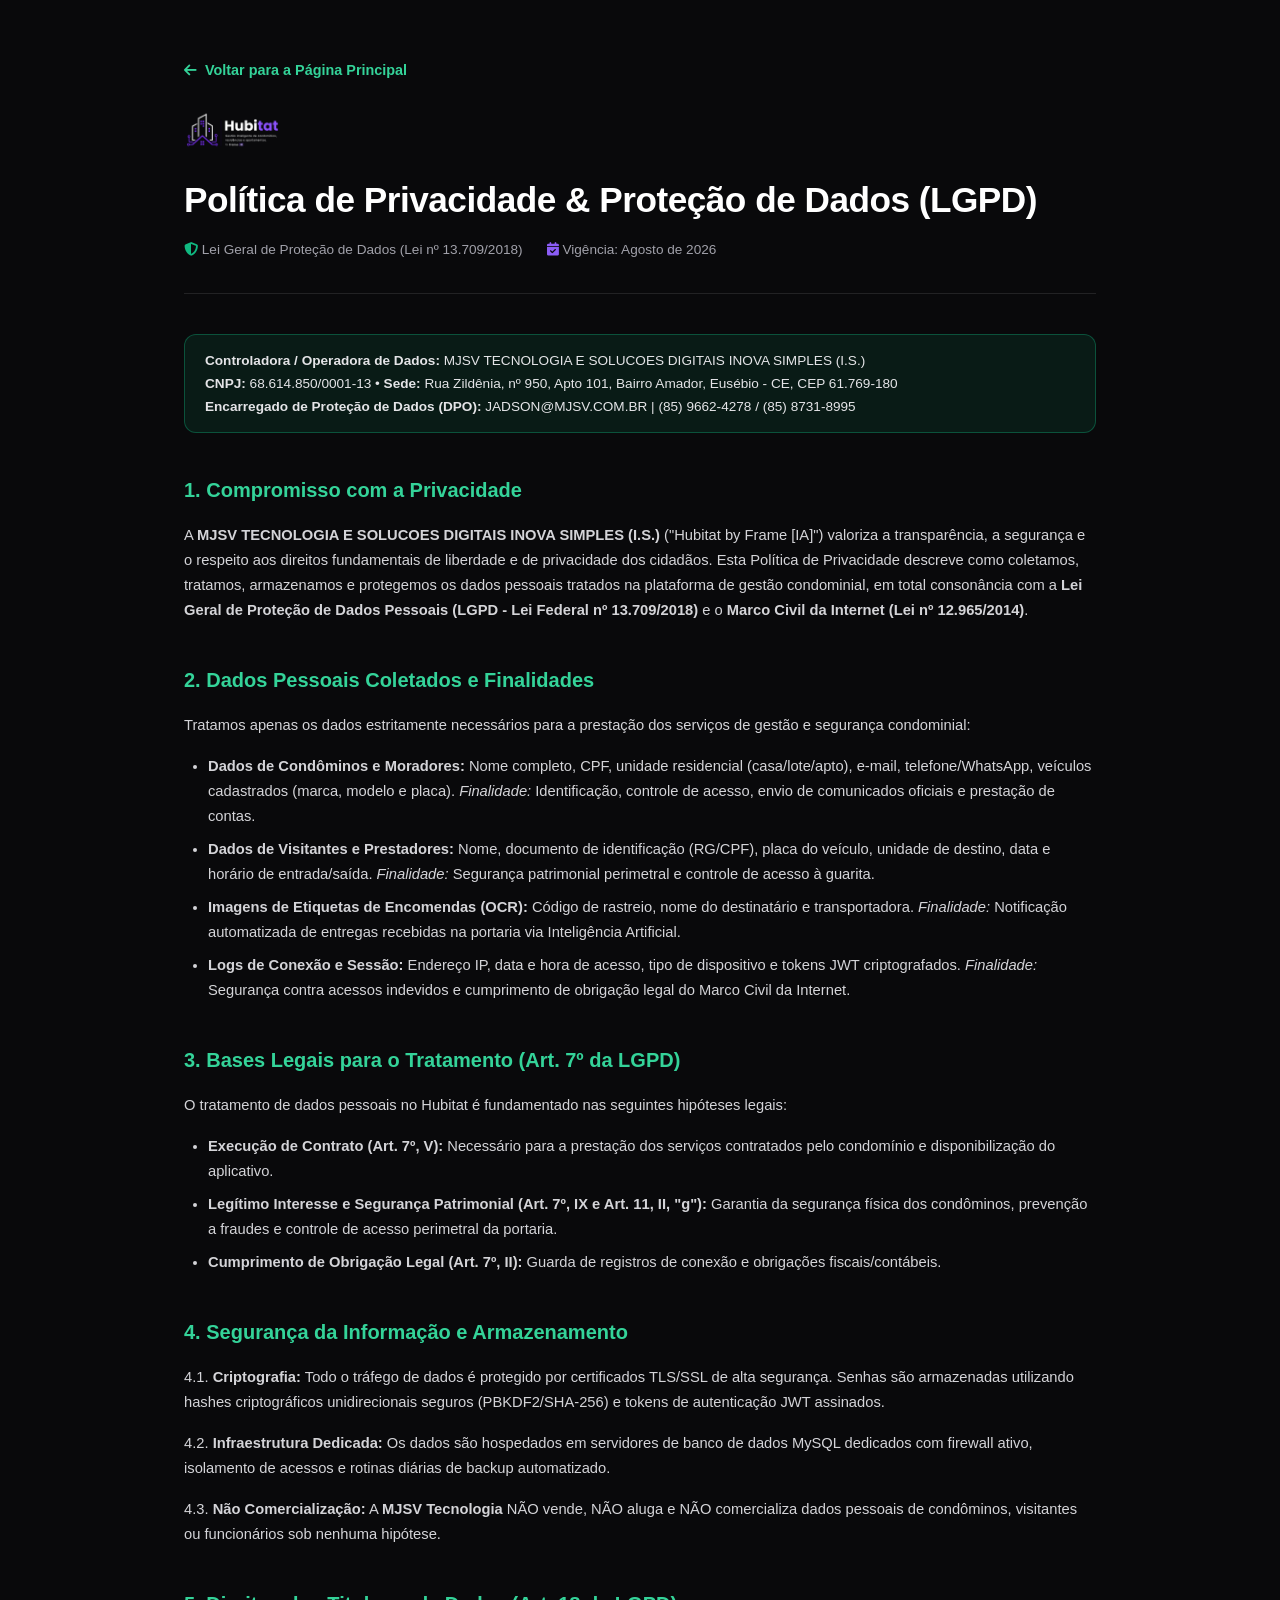
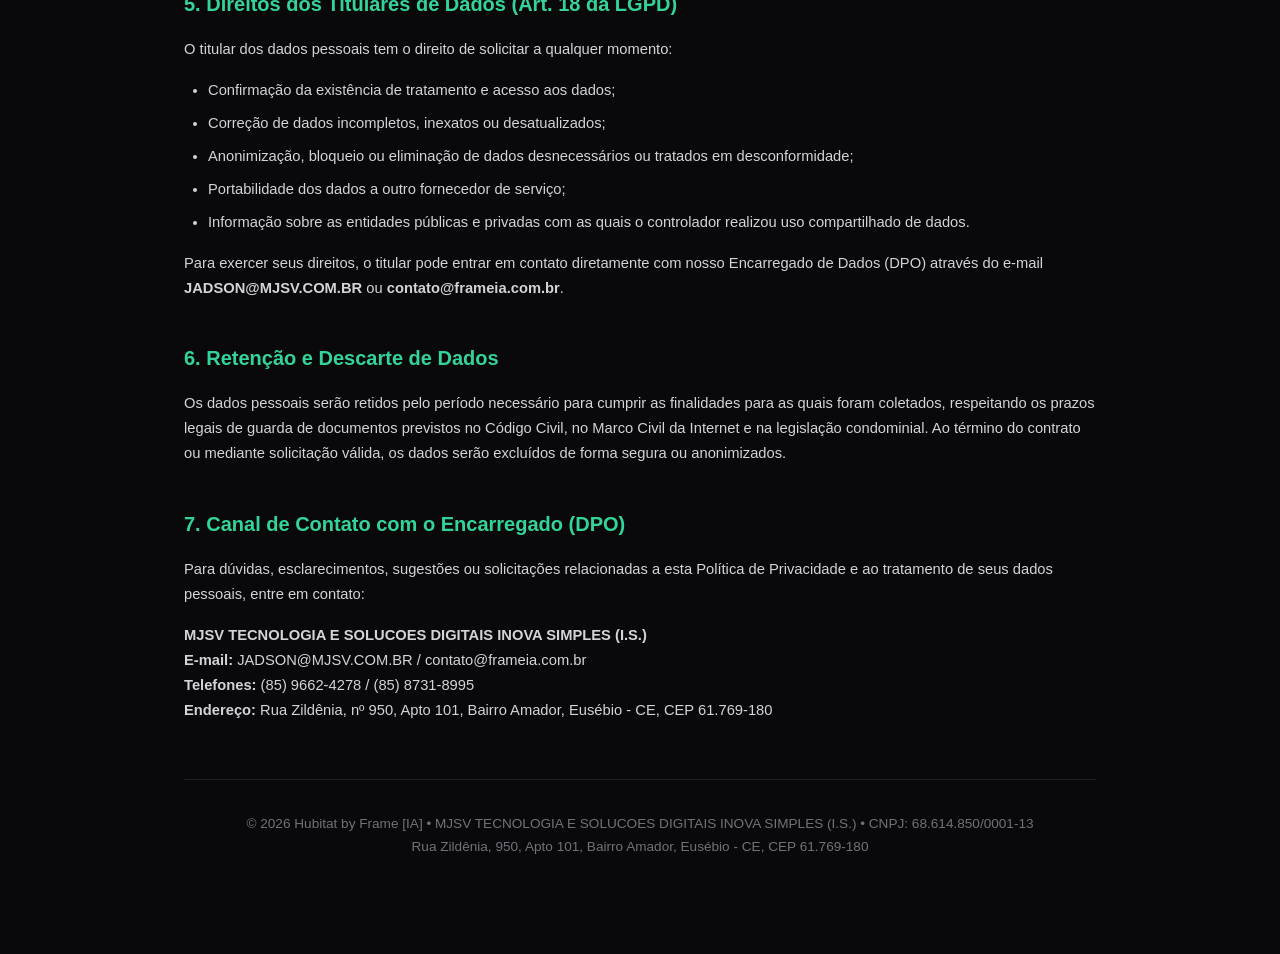
==== static/privacidade.html @ 6c0d7dea "feat: termos de uso, politica de privacidade LGPD, planos anuais com 20% OFF e sanitizacao de secret" ====
<!DOCTYPE html>
<html lang="pt-BR">
<head>
    <meta charset="UTF-8">
    <meta name="viewport" content="width=device-width, initial-scale=1.0">
    <title>Política de Privacidade & LGPD • Hubitat by Frame [IA]</title>
    <link rel="icon" type="image/png" href="favicon.png">
    <!-- Google Fonts -->
    <link rel="preconnect" href="https://fonts.googleapis.com">
    <link rel="preconnect" href="https://fonts.gstatic.com" crossorigin>
    <link href="https://fonts.googleapis.com/css2?family=Plus+Jakarta+Sans:wght@300;400;500;600;700;800&family=Space+Grotesk:wght@500;700&display=swap" rel="stylesheet">
    <!-- Font Awesome -->
    <link rel="stylesheet" href="https://cdnjs.cloudflare.com/ajax/libs/font-awesome/6.4.0/css/all.min.css">
    <link rel="stylesheet" href="styles.css">
    <style>
        .legal-page-wrapper {
            max-width: 960px;
            margin: 0 auto;
            padding: 3.5rem 1.5rem 6rem 1.5rem;
            color: #d4d4d8;
            font-family: var(--font-body);
            line-height: 1.7;
        }
        .legal-header {
            margin-bottom: 2.5rem;
            padding-bottom: 2rem;
            border-bottom: 1px solid rgba(255, 255, 255, 0.1);
        }
        .legal-header h1 {
            font-family: var(--font-heading);
            font-size: 2.2rem;
            color: #fff;
            margin-bottom: 0.5rem;
            letter-spacing: -0.5px;
        }
        .legal-meta {
            font-size: 0.85rem;
            color: #a1a1aa;
            display: flex;
            gap: 1.5rem;
            flex-wrap: wrap;
        }
        .legal-badge-company {
            background: rgba(16, 185, 129, 0.1);
            border: 1px solid rgba(16, 185, 129, 0.35);
            padding: 0.85rem 1.25rem;
            border-radius: 12px;
            margin-bottom: 2.5rem;
            font-size: 0.85rem;
            color: #e4e4e7;
        }
        .legal-section {
            margin-bottom: 2.5rem;
        }
        .legal-section h2 {
            font-size: 1.25rem;
            color: #34d399;
            margin-bottom: 1rem;
            font-family: var(--font-heading);
            display: flex;
            align-items: center;
            gap: 0.5rem;
        }
        .legal-section p, .legal-section ul {
            margin-bottom: 1rem;
            font-size: 0.92rem;
        }
        .legal-section ul {
            padding-left: 1.5rem;
        }
        .legal-section li {
            margin-bottom: 0.5rem;
        }
        .back-nav {
            display: inline-flex;
            align-items: center;
            gap: 0.5rem;
            color: #34d399;
            text-decoration: none;
            font-weight: 600;
            font-size: 0.9rem;
            margin-bottom: 1.5rem;
            transition: var(--transition);
        }
        .back-nav:hover {
            color: #fff;
            transform: translateX(-4px);
        }
    </style>
</head>
<body style="background: #09090b; color: #fff; min-height: 100vh;">

    <div class="legal-page-wrapper">
        <a href="/" class="back-nav"><i class="fa-solid fa-arrow-left"></i> Voltar para a Página Principal</a>

        <div class="legal-header">
            <div style="display: flex; align-items: center; gap: 1rem; margin-bottom: 1rem;">
                <img src="logo.png" alt="Hubitat Logo" style="height: 48px; width: auto;">
            </div>
            <h1>Política de Privacidade & Proteção de Dados (LGPD)</h1>
            <div class="legal-meta">
                <span><i class="fa-solid fa-shield-halved color-emerald"></i> Lei Geral de Proteção de Dados (Lei nº 13.709/2018)</span>
                <span><i class="fa-solid fa-calendar-check color-primary"></i> Vigência: Agosto de 2026</span>
            </div>
        </div>

        <div class="legal-badge-company">
            <strong>Controladora / Operadora de Dados:</strong> MJSV TECNOLOGIA E SOLUCOES DIGITAIS INOVA SIMPLES (I.S.)<br>
            <strong>CNPJ:</strong> 68.614.850/0001-13 • <strong>Sede:</strong> Rua Zildênia, nº 950, Apto 101, Bairro Amador, Eusébio - CE, CEP 61.769-180<br>
            <strong>Encarregado de Proteção de Dados (DPO):</strong> JADSON@MJSV.COM.BR | (85) 9662-4278 / (85) 8731-8995
        </div>

        <div class="legal-section">
            <h2>1. Compromisso com a Privacidade</h2>
            <p>
                A <strong>MJSV TECNOLOGIA E SOLUCOES DIGITAIS INOVA SIMPLES (I.S.)</strong> ("Hubitat by Frame [IA]") valoriza a transparência, a segurança e o respeito aos direitos fundamentais de liberdade e de privacidade dos cidadãos. Esta Política de Privacidade descreve como coletamos, tratamos, armazenamos e protegemos os dados pessoais tratados na plataforma de gestão condominial, em total consonância com a <strong>Lei Geral de Proteção de Dados Pessoais (LGPD - Lei Federal nº 13.709/2018)</strong> e o <strong>Marco Civil da Internet (Lei nº 12.965/2014)</strong>.
            </p>
        </div>

        <div class="legal-section">
            <h2>2. Dados Pessoais Coletados e Finalidades</h2>
            <p>
                Tratamos apenas os dados estritamente necessários para a prestação dos serviços de gestão e segurança condominial:
            </p>
            <ul>
                <li><strong>Dados de Condôminos e Moradores:</strong> Nome completo, CPF, unidade residencial (casa/lote/apto), e-mail, telefone/WhatsApp, veículos cadastrados (marca, modelo e placa). <em>Finalidade:</em> Identificação, controle de acesso, envio de comunicados oficiais e prestação de contas.</li>
                <li><strong>Dados de Visitantes e Prestadores:</strong> Nome, documento de identificação (RG/CPF), placa do veículo, unidade de destino, data e horário de entrada/saída. <em>Finalidade:</em> Segurança patrimonial perimetral e controle de acesso à guarita.</li>
                <li><strong>Imagens de Etiquetas de Encomendas (OCR):</strong> Código de rastreio, nome do destinatário e transportadora. <em>Finalidade:</em> Notificação automatizada de entregas recebidas na portaria via Inteligência Artificial.</li>
                <li><strong>Logs de Conexão e Sessão:</strong> Endereço IP, data e hora de acesso, tipo de dispositivo e tokens JWT criptografados. <em>Finalidade:</em> Segurança contra acessos indevidos e cumprimento de obrigação legal do Marco Civil da Internet.</li>
            </ul>
        </div>

        <div class="legal-section">
            <h2>3. Bases Legais para o Tratamento (Art. 7º da LGPD)</h2>
            <p>
                O tratamento de dados pessoais no Hubitat é fundamentado nas seguintes hipóteses legais:
            </p>
            <ul>
                <li><strong>Execução de Contrato (Art. 7º, V):</strong> Necessário para a prestação dos serviços contratados pelo condomínio e disponibilização do aplicativo.</li>
                <li><strong>Legítimo Interesse e Segurança Patrimonial (Art. 7º, IX e Art. 11, II, "g"):</strong> Garantia da segurança física dos condôminos, prevenção a fraudes e controle de acesso perimetral da portaria.</li>
                <li><strong>Cumprimento de Obrigação Legal (Art. 7º, II):</strong> Guarda de registros de conexão e obrigações fiscais/contábeis.</li>
            </ul>
        </div>

        <div class="legal-section">
            <h2>4. Segurança da Informação e Armazenamento</h2>
            <p>
                4.1. <strong>Criptografia:</strong> Todo o tráfego de dados é protegido por certificados TLS/SSL de alta segurança. Senhas são armazenadas utilizando hashes criptográficos unidirecionais seguros (PBKDF2/SHA-256) e tokens de autenticação JWT assinados.
            </p>
            <p>
                4.2. <strong>Infraestrutura Dedicada:</strong> Os dados são hospedados em servidores de banco de dados MySQL dedicados com firewall ativo, isolamento de acessos e rotinas diárias de backup automatizado.
            </p>
            <p>
                4.3. <strong>Não Comercialização:</strong> A <strong>MJSV Tecnologia</strong> NÃO vende, NÃO aluga e NÃO comercializa dados pessoais de condôminos, visitantes ou funcionários sob nenhuma hipótese.
            </p>
        </div>

        <div class="legal-section">
            <h2>5. Direitos dos Titulares de Dados (Art. 18 da LGPD)</h2>
            <p>
                O titular dos dados pessoais tem o direito de solicitar a qualquer momento:
            </p>
            <ul>
                <li>Confirmação da existência de tratamento e acesso aos dados;</li>
                <li>Correção de dados incompletos, inexatos ou desatualizados;</li>
                <li>Anonimização, bloqueio ou eliminação de dados desnecessários ou tratados em desconformidade;</li>
                <li>Portabilidade dos dados a outro fornecedor de serviço;</li>
                <li>Informação sobre as entidades públicas e privadas com as quais o controlador realizou uso compartilhado de dados.</li>
            </ul>
            <p>
                Para exercer seus direitos, o titular pode entrar em contato diretamente com nosso Encarregado de Dados (DPO) através do e-mail <strong>JADSON@MJSV.COM.BR</strong> ou <strong>contato@frameia.com.br</strong>.
            </p>
        </div>

        <div class="legal-section">
            <h2>6. Retenção e Descarte de Dados</h2>
            <p>
                Os dados pessoais serão retidos pelo período necessário para cumprir as finalidades para as quais foram coletados, respeitando os prazos legais de guarda de documentos previstos no Código Civil, no Marco Civil da Internet e na legislação condominial. Ao término do contrato ou mediante solicitação válida, os dados serão excluídos de forma segura ou anonimizados.
            </p>
        </div>

        <div class="legal-section">
            <h2>7. Canal de Contato com o Encarregado (DPO)</h2>
            <p>
                Para dúvidas, esclarecimentos, sugestões ou solicitações relacionadas a esta Política de Privacidade e ao tratamento de seus dados pessoais, entre em contato:
            </p>
            <p>
                <strong>MJSV TECNOLOGIA E SOLUCOES DIGITAIS INOVA SIMPLES (I.S.)</strong><br>
                <strong>E-mail:</strong> JADSON@MJSV.COM.BR / contato@frameia.com.br<br>
                <strong>Telefones:</strong> (85) 9662-4278 / (85) 8731-8995<br>
                <strong>Endereço:</strong> Rua Zildênia, nº 950, Apto 101, Bairro Amador, Eusébio - CE, CEP 61.769-180
            </p>
        </div>

        <div style="margin-top: 3.5rem; padding-top: 2rem; border-top: 1px solid rgba(255, 255, 255, 0.1); text-align: center; font-size: 0.85rem; color: #71717a;">
            © 2026 Hubitat by Frame [IA] • MJSV TECNOLOGIA E SOLUCOES DIGITAIS INOVA SIMPLES (I.S.) • CNPJ: 68.614.850/0001-13<br>
            Rua Zildênia, 950, Apto 101, Bairro Amador, Eusébio - CE, CEP 61.769-180
        </div>
    </div>

</body>
</html>
---- static/styles.css ----
/* HUBITAT BY FRAME IA - DESIGN SYSTEM & MODERN STYLES */

:root {
    /* Color Palette - Premium Zinc & Deep Purple */
    --bg-dark: #09090b; /* Zinc 950 */
    --bg-card: #18181b; /* Zinc 900 */
    --bg-card-hover: #202024;
    --bg-sidebar: #0f0f11;
    --border-color: #27272a; /* Zinc 800 */
    --border-highlight: rgba(139, 92, 246, 0.35); /* Soft Violet */

    /* Accents - Premium Violet/Purple */
    --primary: #8b5cf6; /* Violet */
    --primary-hover: #7c3aed;
    --primary-glow: rgba(139, 92, 246, 0.2);
    --secondary: #a855f7; /* Purple */
    --secondary-hover: #9333ea;
    --emerald-accent: #c084fc; /* Light Violet */
    
    /* Status Colors */
    --success: #10b981;
    --warning: #f59e0b;
    --danger: #ef4444;
    --info: #8b5cf6;

    /* Typography */
    --font-heading: 'Poppins', sans-serif;
    --font-body: 'Inter', sans-serif;

    /* Text Colors */
    --text-main: #f4f4f5; /* Zinc 100 */
    --text-muted: #a1a1aa; /* Zinc 400 */
    --text-dim: #71717a; /* Zinc 500 */

    /* Layout & Shadows */
    --sidebar-width: 280px;
    --radius-sm: 8px;
    --radius-md: 12px;
    --radius-lg: 16px;
    --radius-xl: 20px;
    --glass-shadow: 0 8px 30px rgba(0, 0, 0, 0.4);
    --transition: all 0.25s cubic-bezier(0.4, 0, 0.2, 1);
}

/* Reset & Global */
* {
    margin: 0;
    padding: 0;
    box-sizing: border-box;
    scrollbar-width: thin;
    scrollbar-color: rgba(139, 92, 246, 0.4) rgba(9, 9, 11, 0.6);
}

/* Custom Ultra-Smooth Scrollbars (WebKit & Chromium) */
::-webkit-scrollbar {
    width: 6px;
    height: 6px;
}

::-webkit-scrollbar-track {
    background: rgba(9, 9, 11, 0.7);
    border-radius: 10px;
}

::-webkit-scrollbar-thumb {
    background: linear-gradient(180deg, rgba(139, 92, 246, 0.5), rgba(168, 85, 247, 0.3));
    border-radius: 10px;
    border: 1px solid rgba(255, 255, 255, 0.08);
    transition: all 0.25s ease;
}

::-webkit-scrollbar-thumb:hover {
    background: linear-gradient(180deg, #8b5cf6, #c084fc);
    box-shadow: 0 0 12px rgba(139, 92, 246, 0.6);
}

::-webkit-scrollbar-corner {
    background: transparent;
}

body {
    font-family: var(--font-body);
    background-color: var(--bg-dark);
    color: var(--text-main);
    overflow-x: hidden;
    line-height: 1.6;
    background-image: 
        radial-gradient(at 0% 0%, rgba(139, 92, 246, 0.08) 0px, transparent 50%),
        radial-gradient(at 100% 100%, rgba(168, 85, 247, 0.06) 0px, transparent 50%);
    background-attachment: fixed;
}

/* App Container Layout */
.app-container {
    display: flex;
    min-height: 100vh;
    width: 100%;
}

/* Glassmorphism Utilities */
.glass {
    background: var(--bg-card);
    backdrop-filter: blur(16px);
    -webkit-backdrop-filter: blur(16px);
    border: 1px solid var(--border-color);
}

.shadow-sm { box-shadow: 0 4px 20px rgba(0, 0, 0, 0.25); }
.shadow-lg { box-shadow: var(--glass-shadow); }

/* SIDEBAR STYLES */
.sidebar {
    width: var(--sidebar-width);
    background-color: var(--bg-sidebar);
    border-right: 1px solid var(--border-color);
    display: flex;
    flex-direction: column;
    padding: 0.85rem 0.75rem;
    position: fixed;
    height: 100vh;
    max-height: 100vh;
    overflow-y: auto;
    z-index: 100;
    transition: var(--transition);
}

.brand {
    display: flex;
    align-items: center;
    justify-content: flex-start;
    padding: 0.15rem 0.35rem;
    margin-bottom: 0.5rem;
}

.sidebar-logo-img {
    height: 60px;
    width: auto;
    max-width: 210px;
    object-fit: contain;
    filter: drop-shadow(0 0 14px rgba(139, 92, 246, 0.5));
    transition: var(--transition);
}

.brand-icon {
    width: 36px;
    height: 36px;
    background: linear-gradient(135deg, var(--primary), var(--secondary));
    border-radius: var(--radius-md);
    display: flex;
    align-items: center;
    justify-content: center;
    font-size: 1.2rem;
    color: #fff;
    box-shadow: 0 0 15px rgba(139, 92, 246, 0.35);
}

.brand-text {
    display: flex;
    flex-direction: column;
}

.brand-name {
    font-family: var(--font-heading);
    font-size: 1.2rem;
    font-weight: 800;
    letter-spacing: -0.5px;
    background: linear-gradient(90deg, #ffffff, #d8b4fe);
    -webkit-background-clip: text;
    -webkit-text-fill-color: transparent;
}

.brand-tag {
    font-size: 0.68rem;
    font-weight: 500;
    color: #71717a; /* Zinc 500 */
    letter-spacing: 0.5px;
}

/* Condo Selector Card */
.condo-selector-card {
    background: rgba(255, 255, 255, 0.03);
    border: 1px solid var(--border-color);
    border-radius: var(--radius-md);
    padding: 0.45rem 0.6rem;
    display: flex;
    align-items: center;
    gap: 0.5rem;
    margin-bottom: 0.65rem;
}

.condo-icon {
    width: 28px;
    height: 28px;
    background: rgba(139, 92, 246, 0.15);
    color: var(--primary);
    border-radius: var(--radius-sm);
    display: flex;
    align-items: center;
    justify-content: center;
    font-size: 0.85rem;
}

.condo-info {
    display: flex;
    flex-direction: column;
    flex: 1;
}

.condo-info label {
    font-size: 0.62rem;
    color: var(--text-muted);
    text-transform: uppercase;
    letter-spacing: 0.5px;
}

.condo-info select {
    background: transparent;
    border: none;
    color: #fff;
    font-family: var(--font-body);
    font-size: 0.8rem;
    font-weight: 600;
    outline: none;
    cursor: pointer;
    width: 100%;
}

.condo-info select option {
    background-color: var(--bg-sidebar);
    color: #fff;
}

/* Navigation Menu */
.nav-menu {
    display: flex;
    flex-direction: column;
    gap: 0.2rem;
    flex: 1;
}

.nav-item {
    display: flex;
    align-items: center;
    gap: 0.65rem;
    padding: 0.52rem 0.75rem;
    color: var(--text-muted);
    text-decoration: none;
    font-weight: 500;
    font-size: 0.85rem;
    border-radius: var(--radius-md);
    transition: var(--transition);
    position: relative;
}

.nav-item i {
    font-size: 1rem;
    width: 20px;
    text-align: center;
}

.nav-item:hover {
    color: #fff;
    background: rgba(255, 255, 255, 0.05);
}

.nav-item.active {
    color: #fff;
    background: linear-gradient(90deg, rgba(16, 185, 129, 0.18), rgba(16, 185, 129, 0.05));
    border-left: 3px solid var(--primary);
    font-weight: 600;
}

/* Regional Badge */
.regional-badge-card {
    background: linear-gradient(135deg, rgba(99, 102, 241, 0.12), rgba(16, 185, 129, 0.12));
    border: 1px solid rgba(99, 102, 241, 0.2);
    border-radius: var(--radius-md);
    padding: 0.45rem 0.6rem;
    display: flex;
    align-items: center;
    gap: 0.5rem;
    margin-bottom: 0.5rem;
}

.regional-icon {
    color: var(--secondary);
    font-size: 1rem;
}

.regional-text {
    display: flex;
    flex-direction: column;
    font-size: 0.72rem;
}

.regional-text strong {
    color: #fff;
}

.regional-text span {
    color: var(--text-muted);
}

/* User Profile */
.user-profile {
    display: flex;
    align-items: center;
    gap: 0.65rem;
    padding-top: 0.55rem;
    border-top: 1px solid var(--border-color);
    margin-top: auto;
    flex-shrink: 0;
}

.avatar {
    width: 36px;
    height: 36px;
    border-radius: 50%;
    object-fit: cover;
    border: 2px solid var(--primary);
}

.user-details {
    display: flex;
    flex-direction: column;
    flex: 1;
    min-width: 0;
}

.user-name {
    font-size: 0.82rem;
    font-weight: 600;
    color: #fff;
    white-space: nowrap;
    overflow: hidden;
    text-overflow: ellipsis;
}

.user-role {
    font-size: 0.7rem;
    color: var(--text-muted);
}

/* MAIN CONTENT */
.main-content {
    margin-left: var(--sidebar-width);
    width: calc(100% - var(--sidebar-width));
    max-width: calc(100% - var(--sidebar-width));
    flex: 1;
    padding: 1.5rem 2rem;
    min-width: 0;
    min-height: 100vh;
    height: auto;
    overflow-x: hidden;
    overflow-y: auto;
    box-sizing: border-box;
}

/* Top Header */
.top-header {
    display: flex;
    align-items: center;
    justify-content: space-between;
    margin-bottom: 2rem;
    gap: 1rem;
    flex-wrap: nowrap;
    width: 100%;
    min-height: 44px;
    box-sizing: border-box;
}

.header-left {
    display: flex;
    align-items: center;
    gap: 0.85rem;
    min-width: 0;
    flex: 1;
    overflow: hidden;
}

.mobile-toggle-btn {
    display: none;
    background: transparent;
    border: none;
    color: #fff;
    font-size: 1.4rem;
    cursor: pointer;
    flex-shrink: 0;
}

.header-title {
    min-width: 0;
    flex: 1;
    overflow: hidden;
}

.header-title h1 {
    font-family: var(--font-heading);
    font-size: 1.45rem;
    font-weight: 700;
    color: #fff;
    white-space: nowrap;
    overflow: hidden;
    text-overflow: ellipsis;
    margin: 0;
    line-height: 1.2;
}

.header-title .subtitle {
    font-size: 0.8rem;
    color: var(--text-muted);
    white-space: nowrap;
    overflow: hidden;
    text-overflow: ellipsis;
    margin-top: 0.2rem;
}

.header-actions {
    display: flex;
    align-items: center;
    gap: 0.65rem;
    flex-shrink: 0;
    margin-left: auto;
}

.search-box {
    background: rgba(255, 255, 255, 0.04);
    border: 1px solid var(--border-color);
    border-radius: var(--radius-lg);
    padding: 0 0.85rem;
    height: 40px;
    display: inline-flex;
    align-items: center;
    gap: 0.5rem;
    width: 190px;
    min-width: 150px;
    transition: var(--transition);
    flex-shrink: 0;
    box-sizing: border-box;
}

.search-box:focus-within {
    border-color: var(--primary);
    box-shadow: 0 0 12px var(--primary-glow);
}

.search-box i {
    color: var(--text-muted);
    font-size: 0.85rem;
    flex-shrink: 0;
}

.search-box input {
    background: transparent;
    border: none;
    outline: none;
    color: #fff;
    font-size: 0.82rem;
    flex: 1;
    min-width: 0;
    white-space: nowrap;
    overflow: hidden;
    text-overflow: ellipsis;
}

/* Buttons */
.action-btn {
    display: inline-flex;
    align-items: center;
    justify-content: center;
    gap: 0.45rem;
    height: 40px;
    padding: 0 1.1rem;
    border-radius: var(--radius-lg);
    font-family: var(--font-body);
    font-weight: 600;
    font-size: 0.84rem;
    white-space: nowrap;
    flex-shrink: 0;
    cursor: pointer;
    border: none;
    transition: var(--transition);
    box-sizing: border-box;
}

.action-btn.primary {
    background: #121214;
    border: 1px solid var(--primary);
    color: #c084fc;
    font-weight: 600;
    box-shadow: 0 4px 10px rgba(0, 0, 0, 0.3);
}

.action-btn.primary:hover {
    background: var(--primary);
    color: #fff;
    box-shadow: 0 0 15px var(--primary-glow);
}

.action-btn.emerald {
    background: #121214;
    border: 1px solid var(--emerald-accent);
    color: var(--emerald-accent);
    font-weight: 600;
}

.action-btn.emerald:hover {
    background: var(--emerald-accent);
    color: #121214;
    box-shadow: 0 0 15px rgba(192, 132, 252, 0.35);
}

.form-actions {
    grid-column: span 2;
    width: 100%;
    margin-top: 0.5rem;
}

.action-btn.emerald.wide {
    width: 100%;
    height: auto;
    min-height: 46px;
    padding: 0.8rem 1.25rem;
    font-size: 0.88rem;
    white-space: normal;
    display: inline-flex;
    align-items: center;
    justify-content: center;
    gap: 0.5rem;
    border-radius: 12px;
    line-height: 1.3;
}

.action-btn.success {
    background: #121214;
    border: 1px solid var(--success);
    color: var(--success);
    font-weight: 600;
}

.action-btn.success:hover {
    background: var(--success);
    color: #121214;
    box-shadow: 0 0 15px rgba(16, 185, 129, 0.35);
}

.btn-secondary {
    background: rgba(255, 255, 255, 0.08);
    border: 1px solid var(--border-color);
    color: #fff;
    padding: 0.6rem 1.1rem;
    border-radius: var(--radius-md);
    cursor: pointer;
    font-weight: 600;
    font-size: 0.85rem;
    transition: var(--transition);
}

.btn-secondary:hover {
    background: rgba(255, 255, 255, 0.15);
}

.btn-secondary.sm { padding: 0.45rem 0.85rem; font-size: 0.8rem; }
.btn-ghost.sm { background: transparent; border: none; color: var(--primary); cursor: pointer; font-size: 0.8rem; font-weight: 600; }

.icon-btn {
    width: 40px;
    height: 40px;
    border-radius: 50%;
    background: rgba(255, 255, 255, 0.05);
    border: 1px solid var(--border-color);
    color: var(--text-muted);
    display: flex;
    align-items: center;
    justify-content: center;
    cursor: pointer;
    position: relative;
    transition: var(--transition);
}

.icon-btn:hover {
    color: #fff;
    background: rgba(255, 255, 255, 0.1);
}

.notification-btn .dot {
    position: absolute;
    top: 8px;
    right: 8px;
    width: 8px;
    height: 8px;
    background-color: var(--danger);
    border-radius: 50%;
}

/* Badges */
.badge {
    padding: 0.25rem 0.65rem;
    border-radius: 50px;
    font-size: 0.72rem;
    font-weight: 700;
    text-transform: uppercase;
    letter-spacing: 0.5px;

}

.badge-warning { background: rgba(245, 158, 11, 0.15); color: var(--warning); border: 1px solid rgba(245, 158, 11, 0.3); }
.badge-success { background: rgba(16, 185, 129, 0.15); color: var(--success); border: 1px solid rgba(16, 185, 129, 0.3); }
.badge-danger { background: rgba(239, 68, 68, 0.15); color: var(--danger); border: 1px solid rgba(239, 68, 68, 0.3); }
.badge-info { background: rgba(59, 130, 246, 0.15); color: var(--info); border: 1px solid rgba(59, 130, 246, 0.3); }
.badge-pulse { background: linear-gradient(135deg, var(--secondary), var(--primary)); color: #fff; font-size: 0.65rem; }

/* TAB SYSTEM */
.tab-content {
    display: none;
    animation: fadeIn 0.3s ease-in-out;
}

.tab-content.active {
    display: block;
}

@keyframes fadeIn {
    from { opacity: 0; transform: translateY(8px); }
    to { opacity: 1; transform: translateY(0); }
}

/* METRICS GRID */
.metrics-grid {
    display: grid;
    grid-template-columns: repeat(auto-fit, minmax(230px, 1fr));
    gap: 1.25rem;
    margin-bottom: 2rem;
}

.metric-card {
    border-radius: var(--radius-lg);
    padding: 1.35rem;
    display: flex;
    flex-direction: column;
    gap: 0.5rem;
}

.metric-header {
    display: flex;
    align-items: center;
    justify-content: space-between;
}

.metric-title {
    font-size: 0.85rem;
    color: var(--text-muted);
    font-weight: 500;
}

.metric-icon {
    width: 36px;
    height: 36px;
    border-radius: var(--radius-md);
    display: flex;
    align-items: center;
    justify-content: center;
    font-size: 1rem;
}

.metric-icon.warning { background: rgba(245, 158, 11, 0.15); color: var(--warning); }
.metric-icon.success { background: rgba(16, 185, 129, 0.15); color: var(--success); }
.metric-icon.primary { background: rgba(99, 102, 241, 0.15); color: var(--secondary); }
.metric-icon.info { background: rgba(59, 130, 246, 0.15); color: var(--info); }

.metric-value {
    font-family: var(--font-heading);
    font-size: 2.2rem;
    font-weight: 800;
    color: #fff;
    line-height: 1;
}

.metric-footer {
    display: flex;
    flex-direction: column;
    gap: 0.15rem;
    font-size: 0.75rem;
}

.trend.positive { color: var(--success); font-weight: 600; }
.trend.negative { color: var(--warning); font-weight: 600; }
.trend.neutral { color: var(--text-main); font-weight: 600; }
.subtext { color: var(--text-dim); }

/* DASHBOARD GRID */
.dashboard-grid {
    display: grid;
    grid-template-columns: repeat(auto-fit, minmax(min(100%, 480px), 1fr));
    gap: 1.5rem;
    margin-bottom: 1.5rem;
}

.dashboard-grid.bottom {
    grid-template-columns: repeat(auto-fit, minmax(min(100%, 480px), 1fr));
}

.card {
    border-radius: var(--radius-xl);
    padding: 1.65rem;
    display: flex;
    flex-direction: column;
}

.card-header {
    display: flex;
    align-items: center;
    justify-content: space-between;
    margin-bottom: 1.35rem;
    flex-wrap: wrap;
    gap: 0.75rem;
}

.card-header h3 {
    font-family: var(--font-heading);
    font-size: 1.15rem;
    font-weight: 700;
    color: #fff;
}

.card-subtitle {
    font-size: 0.8rem;
    color: var(--text-muted);
}

.btn-text {
    background: transparent;
    border: none;
    color: var(--primary);
    font-size: 0.82rem;
    font-weight: 600;
    cursor: pointer;
    display: flex;
    align-items: center;
    gap: 0.35rem;
}

/* O.S. Mini List */
.os-mini-list {
    display: flex;
    flex-direction: column;
    gap: 0.75rem;
}

/* BILLING CYCLE TOGGLE */
.billing-toggle-wrapper {
    display: inline-flex;
    align-items: center;
    background: rgba(255, 255, 255, 0.05);
    border: 1px solid rgba(255, 255, 255, 0.12);
    border-radius: 30px;
    padding: 0.35rem;
    margin: 1.5rem auto 0 auto;
    box-shadow: inset 0 2px 4px rgba(0, 0, 0, 0.3);
}

.billing-toggle-btn {
    background: transparent;
    border: none;
    color: #a1a1aa;
    font-family: var(--font-body);
    font-size: 0.88rem;
    font-weight: 600;
    padding: 0.5rem 1.25rem;
    border-radius: 25px;
    cursor: pointer;
    transition: all 0.3s cubic-bezier(0.16, 1, 0.3, 1);
    display: flex;
    align-items: center;
    gap: 0.5rem;
}

.billing-toggle-btn:hover {
    color: #fff;
}

.billing-toggle-btn.active {
    background: var(--primary);
    color: #fff;
    box-shadow: 0 4px 15px rgba(139, 92, 246, 0.4);
}

.billing-discount-badge {
    background: #10b981;
    color: #09090b;
    font-size: 0.72rem;
    font-weight: 800;
    padding: 0.15rem 0.5rem;
    border-radius: 12px;
    letter-spacing: 0.3px;
    text-transform: uppercase;
}

.price-annual-note {
    font-size: 0.78rem;
    color: #34d399;
    margin-top: -1rem;
    margin-bottom: 1.25rem;
    font-weight: 600;
    transition: all 0.3s ease;
}

.os-mini-item {
    background: rgba(255, 255, 255, 0.03);
    border: 1px solid var(--border-color);
    border-radius: var(--radius-md);
    padding: 0.85rem 1rem;
    display: flex;
    align-items: center;
    justify-content: space-between;
    transition: var(--transition);
}

.os-mini-item:hover {
    background: rgba(255, 255, 255, 0.06);
    border-color: rgba(255, 255, 255, 0.15);
}

.os-mini-left {
    display: flex;
    flex-direction: column;
}

.os-mini-title {
    font-size: 0.88rem;
    font-weight: 600;
    color: #fff;
}

.os-mini-meta {
    font-size: 0.75rem;
    color: var(--text-muted);
}

/* Space Status List */
.space-status-list {
    display: flex;
    flex-direction: column;
    gap: 1rem;
}

.space-item {
    display: flex;
    align-items: center;
    gap: 1rem;
    padding: 0.85rem 1rem;
    border-radius: var(--radius-md);
    background: rgba(255, 255, 255, 0.02);
    border: 1px solid var(--border-color);
}

.space-thumb {
    width: 64px;
    height: 52px;
    border-radius: var(--radius-sm);
    background-size: cover;
    background-position: center;
    flex-shrink: 0;
}

.space-details {
    display: flex;
    flex-direction: column;
    flex: 1;
    min-width: 0;
}

.space-details strong {
    font-size: 0.88rem;
    color: #fff;
    white-space: nowrap;
    overflow: hidden;
    text-overflow: ellipsis;
}

.space-details span {
    font-size: 0.75rem;
    color: var(--text-muted);
}

/* Timeline Activity */
.activity-timeline {
    display: flex;
    flex-direction: column;
    gap: 1rem;
}

.activity-item {
    display: flex;
    gap: 0.85rem;
    font-size: 0.82rem;
}

.activity-icon {
    width: 32px;
    height: 32px;
    border-radius: 50%;
    background: rgba(16, 185, 129, 0.15);
    color: var(--primary);
    display: flex;
    align-items: center;
    justify-content: center;
    font-size: 0.8rem;
    flex-shrink: 0;
}

.activity-content strong {
    color: #fff;
}

.activity-content p {
    color: var(--text-muted);
}

.activity-time {
    font-size: 0.7rem;
    color: var(--text-dim);
}

/* AI Insight Card */
.ai-insight-card {
    background: linear-gradient(135deg, rgba(99, 102, 241, 0.15), rgba(16, 185, 129, 0.12));
    border: 1px solid rgba(99, 102, 241, 0.3);
}

.ai-header {
    display: flex;
    align-items: center;
    justify-content: space-between;
    margin-bottom: 1rem;
}

.ai-badge {
    display: flex;
    align-items: center;
    gap: 0.5rem;
    background: linear-gradient(90deg, var(--secondary), var(--primary));
    color: #fff;
    padding: 0.35rem 0.85rem;
    border-radius: 50px;
    font-size: 0.75rem;
    font-weight: 700;
}

.ai-status {
    font-size: 0.72rem;
    color: var(--text-muted);
    text-transform: uppercase;
}

.ai-body h4 {
    font-family: var(--font-heading);
    font-size: 1.1rem;
    color: #fff;
    margin-bottom: 0.5rem;
}

.ai-body p {
    font-size: 0.85rem;
    color: var(--text-muted);
    margin-bottom: 1.25rem;
    line-height: 1.5;
}

.ai-actions {
    display: flex;
    align-items: center;
    gap: 0.75rem;
    flex-wrap: wrap;
}

/* TABLES */
.table-container {
    border-radius: var(--radius-xl);
    overflow-x: auto;
    -webkit-overflow-scrolling: touch;
    width: 100%;
    background: rgba(0, 0, 0, 0.2);
    border: 1px solid var(--border-color);
}

.data-table {
    width: 100%;
    min-width: 680px;
    border-collapse: collapse;
    text-align: left;
    font-size: 0.88rem;
}

.data-table th {
    background: rgba(255, 255, 255, 0.04);
    padding: 1rem 1.25rem;
    color: var(--text-muted);
    font-weight: 600;
    text-transform: uppercase;
    font-size: 0.72rem;
    letter-spacing: 0.5px;
    border-bottom: 1px solid var(--border-color);
    white-space: nowrap;
}

.data-table td {
    padding: 1.1rem 1.25rem;
    border-bottom: 1px solid var(--border-color);
    color: var(--text-main);
    white-space: nowrap;
}

.data-table tbody tr:hover {
    background: rgba(255, 255, 255, 0.03);
}

/* TAB OS ACTIONS */
.tab-header-actions {
    display: flex;
    align-items: center;
    justify-content: space-between;
    margin-bottom: 1.25rem;
}

.filter-group {
    display: flex;
    gap: 0.5rem;
}

.filter-btn {
    background: rgba(255, 255, 255, 0.04);
    border: 1px solid var(--border-color);
    color: var(--text-muted);
    padding: 0.5rem 1rem;
    border-radius: var(--radius-md);
    font-size: 0.82rem;
    font-weight: 600;
    cursor: pointer;
    transition: var(--transition);
}

.filter-btn.active, .filter-btn:hover {
    background: rgba(16, 185, 129, 0.15);
    color: var(--primary);
    border-color: var(--primary-glow);
}

/* SPACES GRID */
.spaces-grid {
    display: grid;
    grid-template-columns: repeat(auto-fit, minmax(280px, 1fr));
    gap: 1.5rem;
}

.space-card {
    border-radius: var(--radius-xl);
    overflow: hidden;
    display: flex;
    flex-direction: column;
}

.space-image {
    height: 160px;
    background-size: cover;
    background-position: center;
    position: relative;
}

.space-overlay-badge {
    position: absolute;
    top: 12px;
    right: 12px;
}

.space-body {
    padding: 1.25rem;
    display: flex;
    flex-direction: column;
    gap: 0.5rem;
    flex: 1;
}

.space-body h4 {
    font-family: var(--font-heading);
    font-size: 1.1rem;
    color: #fff;
}

.space-body p {
    font-size: 0.82rem;
    color: var(--text-muted);
}

.space-footer {
    display: flex;
    align-items: center;
    justify-content: space-between;
    margin-top: auto;
    padding-top: 1rem;
    border-top: 1px solid var(--border-color);
}

.space-price {
    font-weight: 700;
    color: var(--primary);
    font-size: 0.95rem;
}

/* VISITORS & PORTARIA */
/* VISITORS & FORMS */
.form-grid, .form-group-row {
    display: grid;
    grid-template-columns: repeat(2, minmax(0, 1fr));
    gap: 1.25rem;
    margin-bottom: 1.25rem;
    width: 100%;
}

.form-group {
    display: flex;
    flex-direction: column;
    gap: 0.5rem;
    margin-bottom: 1.25rem;
    min-width: 0;
    width: 100%;
}

.form-group-row .form-group, .form-grid .form-group {
    margin-bottom: 0;
}

.form-group.full-width {
    grid-column: span 2;
}

.form-group label {
    font-family: var(--font-body);
    font-size: 0.78rem;
    font-weight: 700;
    color: #a1a1aa;
    display: flex;
    align-items: center;
    gap: 0.5rem;
    text-transform: uppercase;
    letter-spacing: 0.5px;
    margin-bottom: 0.15rem;
}

.form-group label i {
    color: #c084fc;
    font-size: 0.85rem;
}

.form-group input, .form-group select, .form-group textarea {
    background: #09090b;
    border: 1px solid rgba(255, 255, 255, 0.12);
    border-radius: 12px;
    padding: 0.75rem 1rem;
    color: #ffffff;
    font-family: var(--font-body);
    font-size: 0.88rem;
    font-weight: 500;
    outline: none;
    width: 100%;
    max-width: 100%;
    min-width: 0;
    box-sizing: border-box;
    transition: all 0.25s cubic-bezier(0.16, 1, 0.3, 1);
    box-shadow: inset 0 2px 4px rgba(0, 0, 0, 0.4);
}

.form-group input::placeholder, .form-group textarea::placeholder {
    color: #71717a;
    font-weight: 400;
}

.form-group input:hover, .form-group select:hover, .form-group textarea:hover {
    border-color: rgba(139, 92, 246, 0.45);
    background: #0d0d10;
}

.form-group input:focus, .form-group select:focus, .form-group textarea:focus {
    border-color: #8b5cf6;
    background: #121216;
    box-shadow: 0 0 0 3px rgba(139, 92, 246, 0.25), inset 0 2px 4px rgba(0, 0, 0, 0.5);
}

.form-group select {
    appearance: none;
    -webkit-appearance: none;
    background-image: url("data:image/svg+xml,%3Csvg xmlns='http://www.w3.org/2000/svg' fill='none' viewBox='0 0 24 24' stroke='%23c084fc'%3E%3Cpath stroke-linecap='round' stroke-linejoin='round' stroke-width='2.5' d='M19 9l-7 7-7-7'%3E%3C/path%3E%3C/svg%3E");
    background-repeat: no-repeat;
    background-position: right 1rem center;
    background-size: 1.1rem;
    padding-right: 2.75rem;
    cursor: pointer;
}

.form-group select option {
    background: #18181b;
    color: #ffffff;
    padding: 0.5rem;
}

.visitor-list {
    display: flex;
    flex-direction: column;
    gap: 0.85rem;
}

.visitor-item {
    display: flex;
    align-items: center;
    justify-content: space-between;
    background: rgba(255, 255, 255, 0.03);
    border: 1px solid var(--border-color);
    padding: 0.85rem 1rem;
    border-radius: var(--radius-md);
}

.visitor-info strong {
    color: #fff;
    font-size: 0.88rem;
}

.visitor-info span {
    display: block;
    font-size: 0.75rem;
    color: var(--text-muted);
}

/* COPILOT CHAT INTERFACE */
.copilot-container {
    display: grid;
    grid-template-columns: 260px 1fr;
    height: calc(100vh - 170px);
    border-radius: var(--radius-xl);
    overflow: hidden;
}

.copilot-sidebar {
    background: rgba(14, 19, 31, 0.8);
    border-right: 1px solid var(--border-color);
    padding: 1.25rem;
    display: flex;
    flex-direction: column;
    gap: 1.25rem;
}

.copilot-brand {
    display: flex;
    align-items: center;
    gap: 0.75rem;
    color: var(--secondary);
}

.copilot-brand i { font-size: 1.5rem; }
.copilot-brand strong { font-family: var(--font-heading); color: #fff; font-size: 0.95rem; }
.copilot-brand span { font-size: 0.7rem; color: var(--text-muted); display: block; }

.prompt-suggestions {
    display: flex;
    flex-direction: column;
    gap: 0.6rem;
}

.prompt-suggestions label {
    font-size: 0.72rem;
    color: var(--text-muted);
    text-transform: uppercase;
    font-weight: 600;
}

.prompt-chip {
    background: rgba(255, 255, 255, 0.04);
    border: 1px solid var(--border-color);
    color: var(--text-main);
    padding: 0.65rem 0.85rem;
    border-radius: var(--radius-md);
    text-align: left;
    font-size: 0.78rem;
    cursor: pointer;
    transition: var(--transition);
    display: flex;
    align-items: center;
    gap: 0.5rem;
}

.prompt-chip:hover {
    background: rgba(99, 102, 241, 0.15);
    border-color: rgba(99, 102, 241, 0.4);
    color: #fff;
}

.copilot-chat-area {
    display: flex;
    flex-direction: column;
    background: rgba(10, 13, 20, 0.6);
}

.chat-messages {
    flex: 1;
    padding: 1.5rem;
    overflow-y: auto;
    display: flex;
    flex-direction: column;
    gap: 1rem;
}

.chat-message {
    display: flex;
    gap: 0.85rem;
    max-width: 80%;
}

.chat-message.bot { align-self: flex-start; }
.chat-message.user { align-self: flex-end; flex-direction: row-reverse; }

.bot-avatar {
    width: 34px;
    height: 34px;
    border-radius: 50%;
    background: linear-gradient(135deg, var(--secondary), var(--primary));
    color: #fff;
    display: flex;
    align-items: center;
    justify-content: center;
    font-size: 0.85rem;
    flex-shrink: 0;
}

.message-bubble {
    background: rgba(255, 255, 255, 0.05);
    border: 1px solid var(--border-color);
    padding: 0.85rem 1.1rem;
    border-radius: var(--radius-lg);
    font-size: 0.88rem;
    color: var(--text-main);
}

.chat-message.user .message-bubble {
    background: var(--primary);
    color: #000;
    font-weight: 500;
    border: none;
}

.chat-input-wrapper {
    padding: 1rem 1.5rem;
    background: rgba(14, 19, 31, 0.9);
    border-top: 1px solid var(--border-color);
    display: flex;
    gap: 0.75rem;
}

.chat-input-wrapper input {
    flex: 1;
    background: rgba(255, 255, 255, 0.04);
    border: 1px solid var(--border-color);
    border-radius: var(--radius-lg);
    padding: 0.75rem 1.25rem;
    color: #fff;
    outline: none;
    font-size: 0.88rem;
}

.chat-input-wrapper input:focus {
    border-color: var(--secondary);
}

/* MODALS */
.modal-overlay {
    position: fixed;
    top: 0;
    left: 0;
    width: 100vw;
    height: 100vh;
    background: rgba(9, 9, 11, 0.85);
    backdrop-filter: blur(16px);
    -webkit-backdrop-filter: blur(16px);
    display: none;
    align-items: center;
    justify-content: center;
    z-index: 9999;
    padding: 1.5rem;
    overflow-y: auto;
    animation: fadeIn 0.3s ease;
}

.modal-overlay.active {
    display: flex;
}

.modal-card {
    width: 100%;
    max-width: 620px;
    background: #18181b;
    border: 1px solid rgba(139, 92, 246, 0.35);
    border-radius: 20px;
    padding: 2.25rem 2rem;
    box-shadow: 0 25px 60px rgba(0, 0, 0, 0.85), 0 0 45px rgba(139, 92, 246, 0.15);
    position: relative;
    margin: auto;
    animation: modalSlideUp 0.35s cubic-bezier(0.16, 1, 0.3, 1);
}

@keyframes modalSlideUp {
    from { transform: translateY(30px) scale(0.97); opacity: 0; }
    to { transform: translateY(0) scale(1); opacity: 1; }
}

.modal-header {
    display: flex;
    align-items: flex-start;
    justify-content: space-between;
    margin-bottom: 1.75rem;
    padding-bottom: 1.25rem;
    border-bottom: 1px solid rgba(255, 255, 255, 0.08);
}

.modal-header-title {
    display: flex;
    align-items: center;
    gap: 1rem;
}

.modal-header-icon {
    width: 44px;
    height: 44px;
    border-radius: 12px;
    background: linear-gradient(135deg, rgba(139, 92, 246, 0.25), rgba(192, 132, 252, 0.1));
    border: 1px solid rgba(139, 92, 246, 0.4);
    display: flex;
    align-items: center;
    justify-content: center;
    font-size: 1.25rem;
    color: #c084fc;
    box-shadow: 0 0 15px rgba(139, 92, 246, 0.3);
    flex-shrink: 0;
}

.modal-header h3 {
    font-family: var(--font-heading);
    font-size: 1.3rem;
    font-weight: 700;
    color: #ffffff;
    letter-spacing: -0.3px;
    margin: 0;
}

.modal-subtitle {
    font-size: 0.82rem;
    color: var(--text-muted);
    margin-top: 0.2rem;
}

.close-btn {
    width: 36px;
    height: 36px;
    border-radius: 50%;
    background: rgba(255, 255, 255, 0.05);
    border: 1px solid rgba(255, 255, 255, 0.1);
    color: var(--text-muted);
    display: flex;
    align-items: center;
    justify-content: center;
    font-size: 1.1rem;
    cursor: pointer;
    transition: all 0.2s ease;
}

.close-btn:hover {
    background: rgba(239, 68, 68, 0.15);
    border-color: rgba(239, 68, 68, 0.4);
    color: #f87171;
    transform: rotate(90deg);
}

.form-group-row {
    display: grid;
    grid-template-columns: 1fr 1fr;
    gap: 1.25rem;
    margin-bottom: 1.25rem;
}

.modal-footer {
    display: flex;
    align-items: center;
    justify-content: flex-end;
    gap: 1rem;
    margin-top: 1.75rem;
    padding-top: 1.25rem;
    border-top: 1px solid rgba(255, 255, 255, 0.08);
}

.readonly-input {
    background: rgba(255, 255, 255, 0.08) !important;
    font-weight: 700;
    color: var(--primary) !important;
}

/* TOAST */
.toast-container {
    position: fixed;
    bottom: 24px;
    right: 24px;
    display: flex;
    flex-direction: column;
    gap: 0.75rem;
    z-index: 2000;
}

.toast {
    background: var(--bg-sidebar);
    border: 1px solid var(--primary);
    color: #fff;
    padding: 0.85rem 1.25rem;
    border-radius: var(--radius-md);
    box-shadow: 0 10px 25px rgba(0,0,0,0.5);
    display: flex;
    align-items: center;
    gap: 0.75rem;
    font-size: 0.85rem;
    animation: slideUp 0.3s ease;
}

@keyframes slideUp {
    from { transform: translateY(20px); opacity: 0; }
    to { transform: translateY(0); opacity: 1; }
}

/* Helper Utilities */
.color-primary { color: var(--primary); }
.color-emerald { color: var(--emerald-accent); }
.color-info { color: var(--info); }
.margin-top-lg { margin-top: 2rem; }

/* RESPONSIVE & MOBILE OPTIMIZATIONS */
@media (max-width: 992px) {
    .sidebar { 
        transform: translateX(-100%); 
        box-shadow: 0 0 40px rgba(0, 0, 0, 0.8);
        z-index: 2000;
    }
    .sidebar.open { 
        transform: translateX(0); 
    }
    .main-content { 
        margin-left: 0; 
        padding: 1rem; 
        width: 100%;
    }
    .mobile-toggle-btn { 
        display: flex; 
        align-items: center;
        justify-content: center;
        width: 36px;
        height: 36px;
        border-radius: var(--radius-sm);
        background: rgba(255, 255, 255, 0.05);
        border: 1px solid var(--border-color);
        color: #fff;
    }
    .top-header {
        flex-wrap: wrap;
        gap: 0.75rem;
        margin-bottom: 1.25rem;
    }
    .header-left {
        min-width: 0;
    }
    .header-title h1 {
        font-size: 1.2rem;
    }
    .header-title .subtitle {
        display: none;
    }
    .header-actions {
        gap: 0.4rem;
    }
    .search-box { 
        display: none; 
    }
    .dashboard-grid, .dashboard-grid.bottom, .copilot-container, .metrics-grid { 
        grid-template-columns: 1fr; 
    }
    .form-group-row {
        grid-template-columns: 1fr;
        gap: 0.75rem;
    }
}

@media (max-width: 600px) {
    .main-content {
        padding: 0.75rem;
    }
    .role-selector-pill {
        font-size: 0.7rem;
        padding: 0.25rem 0.4rem;
    }
    .role-selector-pill select {
        font-size: 0.7rem;
    }
    .action-btn {
        padding: 0.4rem 0.65rem;
        font-size: 0.75rem;
    }
    .quick-action-menu {
        width: 240px;
        right: -40px;
    }
}

/* LOGIN OVERLAY STYLES */
.login-overlay {
    position: fixed;
    top: 0;
    left: 0;
    width: 100vw;
    height: 100vh;
    background: rgba(9, 9, 11, 0.95);
    backdrop-filter: blur(12px);
    -webkit-backdrop-filter: blur(12px);
    display: none;
    align-items: center;
    justify-content: center;
    z-index: 9999;
    overflow-y: auto;
    padding: 2.5rem 1rem;
    animation: fadeIn 0.4s ease;
}

.login-overlay.active {
    display: flex;
}

.login-card {
    width: 100%;
    max-width: 440px;
    padding: 2.25rem 2rem;
    border-radius: var(--radius-xl);
    border: 1px solid rgba(139, 92, 246, 0.3);
    background: #18181b;
    box-shadow: 0 20px 50px rgba(0, 0, 0, 0.7);
    text-align: center;
    margin: auto;
    position: relative;
}

.login-logo-img {
    height: 60px;
    width: auto;
    max-width: 100%;
    object-fit: contain;
    margin-bottom: 0.5rem;
    filter: drop-shadow(0 0 14px rgba(139, 92, 246, 0.45));
}

.sidebar-logo-img {
    height: 58px;
    width: auto;
    max-width: 220px;
    object-fit: contain;
    filter: drop-shadow(0 0 14px rgba(139, 92, 246, 0.5));
}

.login-brand-icon {
    width: 60px;
    height: 60px;
    background: linear-gradient(135deg, var(--primary), var(--secondary));
    border-radius: var(--radius-lg);
    display: inline-flex;
    align-items: center;
    justify-content: center;
    font-size: 1.8rem;
    color: #fff;
    margin-bottom: 1.25rem;
    box-shadow: 0 0 30px var(--primary-glow);
}

.login-header h2 {
    font-family: var(--font-heading);
    font-size: 1.8rem;
    font-weight: 800;
    color: #fff;
    margin-bottom: 0.25rem;
}

.login-subtitle {
    font-size: 0.85rem;
    color: var(--text-muted);
    margin-bottom: 1.5rem;
}

.auth-tabs {
    display: flex;
    background: #121214;
    border: 1px solid var(--border-color);
    border-radius: var(--radius-lg);
    padding: 4px;
    margin-bottom: 1.5rem;
    gap: 4px;
}

.auth-tab-btn {
    flex: 1;
    background: transparent;
    border: none;
    color: var(--text-muted);
    padding: 0.6rem 0.5rem;
    border-radius: var(--radius-md);
    font-family: var(--font-body);
    font-size: 0.82rem;
    font-weight: 600;
    cursor: pointer;
    transition: var(--transition);
    display: flex;
    align-items: center;
    justify-content: center;
    gap: 0.4rem;
}

.auth-tab-btn.active {
    background: #18181b;
    color: #c084fc;
    border: 1px solid rgba(139, 92, 246, 0.35);
    box-shadow: 0 2px 8px rgba(0, 0, 0, 0.4);
}

.login-card .form-group {
    text-align: left;
}

.login-card .form-group label {
    display: flex;
    align-items: center;
    gap: 0.5rem;
}

.margin-top-sm {
    margin-top: 1rem;
}

.login-footer {
    margin-top: 2rem;
    font-size: 0.72rem;
    color: var(--text-dim);
    text-transform: uppercase;
    letter-spacing: 1px;
}

/* SOCIAL LOGIN STYLES */
.social-login-divider {
    display: flex;
    align-items: center;
    text-align: center;
    margin: 1.5rem 0 1.25rem 0;
    color: var(--text-dim);
    font-size: 0.75rem;
    font-weight: 500;
}

.social-login-divider::before,
.social-login-divider::after {
    content: '';
    flex: 1;
    border-bottom: 1px solid var(--border-color);
}

.social-login-divider:not(:empty)::before {
    margin-right: .5em;
}

.social-login-divider:not(:empty)::after {
    margin-left: .5em;
}

.social-login-grid {
    display: grid;
    grid-template-columns: repeat(3, 1fr);
    gap: 0.75rem;
    margin-bottom: 0.5rem;
}

.social-btn {
    background: #121214;
    border: 1px solid var(--border-color);
    border-radius: var(--radius-md);
    padding: 0.75rem 0.5rem;
    color: var(--text-main);
    display: flex;
    flex-direction: column;
    align-items: center;
    justify-content: center;
    gap: 0.35rem;
    cursor: pointer;
    font-family: var(--font-body);
    font-size: 0.78rem;
    font-weight: 600;
    transition: var(--transition);
}

.social-btn i {
    font-size: 1.25rem;
}

.social-btn.google-btn i { color: #ea4335; }
.social-btn.facebook-btn i { color: #1877f2; }
.social-btn.microsoft-btn i { color: #00a4ef; }

.social-btn.google-btn:hover {
    border-color: #ea4335;
    background: rgba(234, 67, 53, 0.1);
    color: #fff;
    box-shadow: 0 0 14px rgba(234, 67, 53, 0.25);
}

.social-btn.facebook-btn:hover {
    border-color: #1877f2;
    background: rgba(24, 119, 242, 0.1);
    color: #fff;
    box-shadow: 0 0 14px rgba(24, 119, 242, 0.25);
}

.social-btn.microsoft-btn:hover {
    border-color: #00a4ef;
    background: rgba(0, 164, 239, 0.1);
    color: #fff;
    box-shadow: 0 0 14px rgba(0, 164, 239, 0.25);
}

/* LANDING PAGE STYLES */
.landing-page {
    width: 100%;
    max-width: 100vw;
    min-height: 100vh;
    background: #09090b;
    color: var(--text-main);
    font-family: var(--font-body);
    position: relative;
    overflow-x: hidden;
    box-sizing: border-box;
}

.landing-nav {
    display: flex;
    align-items: center;
    justify-content: space-between;
    padding: 1.25rem 2.5rem;
    background: rgba(9, 9, 11, 0.85);
    backdrop-filter: blur(16px);
    -webkit-backdrop-filter: blur(16px);
    border-bottom: 1px solid var(--border-color);
    position: sticky;
    top: 0;
    z-index: 1000;
    width: 100%;
    box-sizing: border-box;
}

.landing-nav-logo {
    height: 54px;
    width: auto;
    max-width: 240px;
    object-fit: contain;
    filter: drop-shadow(0 0 12px rgba(139, 92, 246, 0.4));
}

.landing-nav-links {
    display: flex;
    align-items: center;
    gap: 2rem;
    list-style: none;
}

.landing-nav-links a {
    color: var(--text-muted);
    text-decoration: none;
    font-weight: 500;
    font-size: 0.9rem;
    transition: var(--transition);
}

.landing-nav-links a:hover {
    color: #fff;
}

.landing-nav-actions {
    display: flex;
    align-items: center;
    gap: 0.75rem;
}

.landing-hero {
    padding: 5rem 2rem 4rem 2rem;
    max-width: 1200px;
    margin: 0 auto;
    text-align: center;
    box-sizing: border-box;
}

.landing-hero-badge {
    display: inline-flex;
    align-items: center;
    gap: 0.5rem;
    background: rgba(139, 92, 246, 0.12);
    border: 1px solid rgba(139, 92, 246, 0.3);
    color: #c084fc;
    padding: 0.5rem 1.25rem;
    border-radius: 50px;
    font-size: 0.82rem;
    font-weight: 600;
    margin-bottom: 1.75rem;
}

.landing-hero-title {
    font-family: var(--font-heading);
    font-size: 3.2rem;
    font-weight: 800;
    line-height: 1.15;
    color: #fff;
    margin-bottom: 1.25rem;
    letter-spacing: -0.5px;
}

.landing-hero-title span {
    background: linear-gradient(135deg, #c084fc, #a855f7);
    -webkit-background-clip: text;
    -webkit-text-fill-color: transparent;
}

.landing-hero-subtitle {
    font-size: 1.15rem;
    color: var(--text-muted);
    max-width: 750px;
    margin: 0 auto 2.5rem auto;
    line-height: 1.6;
}

.landing-hero-ctas {
    display: flex;
    align-items: center;
    justify-content: center;
    gap: 1.25rem;
    margin-bottom: 4rem;
}

/* RESPONSIVE LANDING PAGE MOBILE ADJUSTMENTS */
@media (max-width: 768px) {
    .landing-nav {
        padding: 0.75rem 0.85rem !important;
        gap: 0.5rem;
    }

    .landing-nav-logo {
        height: 30px !important;
        max-width: 125px;
    }

    .landing-nav-links {
        display: none !important;
    }

    .landing-nav-actions {
        gap: 0.35rem !important;
    }

    .landing-nav-actions .action-btn {
        padding: 0.45rem 0.65rem !important;
        font-size: 0.75rem !important;
        white-space: nowrap !important;
        border-radius: var(--radius-md) !important;
    }

    .landing-hero {
        padding: 2.5rem 1rem 2rem 1rem !important;
    }

    .landing-hero-badge {
        font-size: 0.72rem !important;
        padding: 0.4rem 0.85rem !important;
    }

    .landing-hero-title {
        font-size: 1.95rem !important;
        line-height: 1.2 !important;
    }

    .landing-hero-subtitle {
        font-size: 0.92rem !important;
        margin-bottom: 1.75rem !important;
    }

    .landing-hero-ctas {
        flex-direction: column !important;
        width: 100% !important;
        gap: 0.75rem !important;
    }

    .landing-hero-ctas .action-btn {
        width: 100% !important;
        box-sizing: border-box !important;
        justify-content: center !important;
        padding: 0.85rem 1rem !important;
    }

    .landing-section {
        padding: 3rem 1rem !important;
    }

    .section-header h2 {
        font-size: 1.6rem !important;
    }

    .features-grid, .pricing-grid {
        grid-template-columns: 1fr !important;
        gap: 1.25rem !important;
    }
}

.landing-section {
    padding: 5rem 2rem;
    max-width: 1200px;
    margin: 0 auto;
}

.section-header {
    text-align: center;
    margin-bottom: 3.5rem;
}

.section-header h2 {
    font-family: var(--font-heading);
    font-size: 2.2rem;
    font-weight: 700;
    color: #fff;
    margin-bottom: 0.5rem;
}

.section-header p {
    color: var(--text-muted);
    font-size: 1rem;
}

.features-grid {
    display: grid;
    grid-template-columns: repeat(auto-fit, minmax(260px, 1fr));
    gap: 1.5rem;
}

.feature-card {
    background: #18181b;
    border: 1px solid var(--border-color);
    border-radius: var(--radius-xl);
    padding: 2rem;
    transition: var(--transition);
}

.feature-card:hover {
    border-color: rgba(139, 92, 246, 0.4);
    transform: translateY(-4px);
    box-shadow: 0 10px 30px rgba(139, 92, 246, 0.1);
}

.feature-icon {
    width: 50px;
    height: 50px;
    border-radius: var(--radius-lg);
    background: rgba(139, 92, 246, 0.15);
    color: #c084fc;
    display: flex;
    align-items: center;
    justify-content: center;
    font-size: 1.4rem;
    margin-bottom: 1.25rem;
}

.feature-card h3 {
    font-family: var(--font-heading);
    font-size: 1.15rem;
    font-weight: 600;
    color: #fff;
    margin-bottom: 0.5rem;
}

.feature-card p {
    font-size: 0.88rem;
    color: var(--text-muted);
    line-height: 1.5;
}

.pricing-grid {
    display: grid;
    grid-template-columns: repeat(auto-fit, minmax(300px, 1fr));
    gap: 2rem;
}

.price-card {
    background: #18181b;
    border: 1px solid var(--border-color);
    border-radius: var(--radius-xl);
    padding: 2.5rem 2rem;
    position: relative;
    display: flex;
    flex-direction: column;
}

.price-card.popular {
    border-color: var(--primary);
    box-shadow: 0 0 30px rgba(139, 92, 246, 0.2);
}

.popular-tag {
    position: absolute;
    top: -12px;
    right: 24px;
    background: var(--primary);
    color: #fff;
    font-size: 0.72rem;
    font-weight: 700;
    padding: 0.25rem 0.75rem;
    border-radius: 20px;
    text-transform: uppercase;
    letter-spacing: 0.5px;
}

.price-header h3 {
    font-family: var(--font-heading);
    font-size: 1.4rem;
    font-weight: 700;
    color: #fff;
    margin-bottom: 0.25rem;
}

.price-header p {
    font-size: 0.85rem;
    color: var(--text-muted);
    margin-bottom: 1.5rem;
}

.price-amount {
    font-family: var(--font-heading);
    font-size: 2.5rem;
    font-weight: 800;
    color: #fff;
    margin-bottom: 1.5rem;
}

.price-amount span {
    font-size: 0.9rem;
    color: var(--text-muted);
    font-weight: 400;
}

.price-features {
    list-style: none;
    margin-bottom: 2rem;
    flex: 1;
}

.price-features li {
    font-size: 0.88rem;
    color: var(--text-main);
    margin-bottom: 0.75rem;
    display: flex;
    align-items: center;
    gap: 0.6rem;
}

.price-features li i {
    color: #c084fc;
}

.faq-list {
    max-width: 800px;
    margin: 0 auto;
    display: flex;
    flex-direction: column;
    gap: 1rem;
}

.faq-item {
    background: #18181b;
    border: 1px solid var(--border-color);
    border-radius: var(--radius-lg);
    overflow: hidden;
}

.faq-question {
    padding: 1.25rem 1.5rem;
    font-family: var(--font-heading);
    font-weight: 600;
    font-size: 1rem;
    color: #fff;
    cursor: pointer;
    display: flex;
    align-items: center;
    justify-content: space-between;
}

.faq-answer {
    padding: 0 1.5rem 1.25rem 1.5rem;
    font-size: 0.9rem;
    color: var(--text-muted);
    line-height: 1.6;
    display: none;
}

.faq-item.active .faq-answer {
    display: block;
}

.faq-item.active .faq-question i {
    transform: rotate(180deg);
    color: #c084fc;
}

/* --- LUXURY LANDING FOOTER --- */
.landing-footer {
    border-top: 1px solid rgba(255, 255, 255, 0.08);
    padding: 4.5rem 2rem 2rem 2rem;
    background: #09090b;
    position: relative;
    z-index: 10;
    box-sizing: border-box;
}

.footer-container {
    max-width: 1240px;
    margin: 0 auto;
    display: grid;
    grid-template-columns: 1.6fr 1.1fr 1.1fr 1.2fr;
    gap: 3rem;
    margin-bottom: 3.5rem;
}

.footer-brand {
    display: flex;
    flex-direction: column;
    gap: 1rem;
}

.footer-logo {
    height: 52px;
    width: auto;
    max-width: 200px;
    object-fit: contain;
    filter: drop-shadow(0 0 16px rgba(139, 92, 246, 0.45));
}

.footer-desc {
    color: #a1a1aa;
    font-size: 0.88rem;
    line-height: 1.6;
    margin: 0;
}

.footer-badge-region {
    display: inline-flex;
    align-items: center;
    gap: 0.5rem;
    padding: 0.4rem 0.85rem;
    border-radius: 20px;
    background: rgba(139, 92, 246, 0.12);
    border: 1px solid rgba(139, 92, 246, 0.3);
    color: #c084fc;
    font-size: 0.78rem;
    font-weight: 600;
    width: fit-content;
}

.footer-links-col {
    display: flex;
    flex-direction: column;
    gap: 0.75rem;
}

.footer-links-col h4 {
    color: #fff;
    font-size: 0.95rem;
    font-weight: 700;
    margin-bottom: 0.5rem;
    letter-spacing: 0.5px;
}

.footer-links-col a {
    color: #a1a1aa;
    text-decoration: none;
    font-size: 0.85rem;
    transition: var(--transition);
    display: flex;
    align-items: center;
    gap: 0.5rem;
}

.footer-links-col a:hover {
    color: #c084fc;
    transform: translateX(4px);
}

.footer-info-item {
    color: #a1a1aa;
    font-size: 0.85rem;
    display: flex;
    align-items: center;
    gap: 0.5rem;
}

.footer-login-btn {
    margin-top: 0.5rem;
    display: inline-flex;
    align-items: center;
    gap: 0.5rem;
    padding: 0.6rem 1.1rem;
    border-radius: 12px;
    background: rgba(139, 92, 246, 0.15);
    border: 1px solid var(--primary);
    color: #c084fc !important;
    font-weight: 600;
    font-size: 0.82rem;
    width: fit-content;
    transition: var(--transition);
}

.footer-login-btn:hover {
    background: var(--primary);
    color: #fff !important;
    box-shadow: 0 0 15px var(--primary-glow);
}

.footer-bottom {
    border-top: 1px solid rgba(255, 255, 255, 0.08);
    padding-top: 2rem;
}

.footer-bottom-inner {
    max-width: 1240px;
    margin: 0 auto;
    display: flex;
    justify-content: space-between;
    align-items: center;
    flex-wrap: wrap;
    gap: 1rem;
    color: #71717a;
    font-size: 0.82rem;
}

.footer-legal-links {
    display: flex;
    gap: 1.5rem;
}

.footer-legal-links a {
    color: #71717a;
    text-decoration: none;
    transition: var(--transition);
}

.footer-legal-links a:hover {
    color: #c084fc;
}

@media (max-width: 1024px) {
    .footer-container {
        grid-template-columns: 1fr 1fr;
        gap: 2.5rem;
    }
}

@media (max-width: 640px) {
    .footer-container {
        grid-template-columns: 1fr;
        gap: 2rem;
    }
    .footer-bottom-inner {
        flex-direction: column;
        text-align: center;
    }
}

/* --- 4 PILARES & ROLE SWITCHER STYLES --- */
.role-selector-pill {
    display: inline-flex;
    align-items: center;
    gap: 0.5rem;
    height: 40px;
    padding: 0 0.85rem;
    border-radius: var(--radius-lg);
    background: rgba(139, 92, 246, 0.12);
    border: 1px solid rgba(139, 92, 246, 0.35);
    transition: var(--transition);
    box-sizing: border-box;
}

.role-selector-pill:hover {
    border-color: var(--primary);
    box-shadow: 0 0 15px rgba(139, 92, 246, 0.25);
}

.role-selector-pill select {
    background: transparent;
    border: none;
    outline: none;
    color: #f4f4f5;
    font-family: var(--font-body);
    font-size: 0.82rem;
    font-weight: 600;
    cursor: pointer;
}
    font-weight: 600;
    cursor: pointer;
}

.role-selector-pill select option {
    background-color: var(--bg-card);
    color: #fff;
}

/* Color Helpers */
.color-primary { color: var(--primary) !important; }
.color-secondary { color: var(--secondary) !important; }
.color-success { color: var(--success) !important; }
.color-warning { color: var(--warning) !important; }
.color-danger { color: var(--danger) !important; }
.color-info { color: #06b6d4 !important; }
.color-emerald { color: #10b981 !important; }

/* Comunicados & Mural Cards */
.comunicados-list {
    display: flex;
    flex-direction: column;
    gap: 1rem;
}

.comunicado-card {
    background: rgba(255, 255, 255, 0.02);
    border: 1px solid var(--border-color);
    border-radius: var(--radius-md);
    padding: 1.25rem;
    transition: var(--transition);

}

.comunicado-card:hover {
    border-color: var(--border-highlight);
    background: rgba(139, 92, 246, 0.03);
    transform: translateY(-2px);
}

.comunicado-header {
    display: flex;
    justify-content: space-between;
    align-items: center;
    margin-bottom: 0.75rem;
}

.comunicado-title {
    font-family: var(--font-heading);
    font-size: 1.05rem;
    font-weight: 700;
    color: #fff;
}

.comunicado-content {
    font-size: 0.88rem;
    color: var(--text-muted);
    line-height: 1.6;
    margin-bottom: 1rem;
}

.comunicado-footer {
    display: flex;
    justify-content: space-between;
    align-items: center;
    font-size: 0.78rem;
    color: var(--text-dim);
}

.read-progress {
    display: flex;
    align-items: center;
    gap: 0.5rem;
}

.read-progress-bar {
    width: 80px;
    height: 6px;
    background: rgba(255, 255, 255, 0.1);
    border-radius: 10px;
    overflow: hidden;
}

.read-progress-fill {
    height: 100%;
    background: linear-gradient(90deg, #10b981, #34d399);
    border-radius: 10px;
}

/* Financial KPI Row */
.finance-metrics-row {
    display: grid;
    grid-template-columns: repeat(auto-fit, minmax(220px, 1fr));
    gap: 1.25rem;
    padding: 1rem 0;
}

.finance-kpi {
    background: rgba(255, 255, 255, 0.02);
    border: 1px solid var(--border-color);
    border-radius: var(--radius-lg);
    padding: 1.35rem 1.25rem;
    display: flex;
    flex-direction: column;
}

.kpi-label {
    font-size: 0.75rem;
    color: var(--text-muted);
    text-transform: uppercase;
    letter-spacing: 0.5px;
    margin-bottom: 0.35rem;
}

.kpi-value {
    font-family: var(--font-heading);
    font-size: 1.5rem;
    font-weight: 800;
    margin-bottom: 0.35rem;
}

.kpi-sub {
    font-size: 0.75rem;
    color: var(--text-dim);
}

/* Portaria Kiosk Mode Styles */
body.kiosk-mode .sidebar {
    width: 90px !important;
}

body.kiosk-mode .sidebar .brand-name,
body.kiosk-mode .sidebar .brand-tag,
body.kiosk-mode .sidebar .condo-info,
body.kiosk-mode .sidebar .regional-text,
body.kiosk-mode .sidebar .user-details,
body.kiosk-mode .sidebar .nav-item span {
    display: none !important;
}

body.kiosk-mode .main-content {
    margin-left: 90px !important;
}

body.kiosk-mode .action-btn {
    padding: 1rem 1.5rem !important;
    font-size: 1.05rem !important;
}

/* --- STATE OF THE ART LANDING PAGE STYLES --- */

/* Gradient Text */
.gradient-text {
    background: linear-gradient(135deg, #c084fc 0%, #a855f7 50%, #38bdf8 100%);
    -webkit-background-clip: text;
    -webkit-text-fill-color: transparent;
}

/* Spotlights */
.hero-spotlight {
    position: absolute;
    border-radius: 50%;
    filter: blur(120px);
    pointer-events: none;
    z-index: 0;
}

.spotlight-violet {
    width: 500px;
    height: 500px;
    background: rgba(139, 92, 246, 0.18);
    top: -100px;
    left: 20%;
}

.spotlight-emerald {
    width: 400px;
    height: 400px;
    background: rgba(16, 185, 129, 0.12);
    top: 200px;
    right: 15%;
}

/* Button Large Variant */
.action-btn.lg {
    padding: 0.9rem 1.75rem !important;
    font-size: 0.98rem !important;
}

/* Live SaaS Showcase Mockup */
.hero-mockup-wrapper {
    margin-top: 3.5rem;
    position: relative;
    z-index: 2;
}

.hero-mockup-card {
    border-radius: var(--radius-xl);
    border: 1px solid rgba(139, 92, 246, 0.3);
    overflow: hidden;
    background: rgba(18, 18, 20, 0.85);
    box-shadow: 0 25px 50px -12px rgba(0, 0, 0, 0.7), 0 0 40px rgba(139, 92, 246, 0.15);
    text-align: left;
}

.mockup-header-bar {
    background: #121214;
    padding: 0.75rem 1.25rem;
    display: flex;
    align-items: center;
    justify-content: space-between;
    border-bottom: 1px solid var(--border-color);
}

.mockup-dots {
    display: flex;
    gap: 6px;
}

.mockup-dots .dot {
    width: 10px;
    height: 10px;
    border-radius: 50%;
}

.mockup-dots .red { background: #ef4444; }
.mockup-dots .yellow { background: #f59e0b; }
.mockup-dots .green { background: #10b981; }

.mockup-address-bar {
    background: rgba(255, 255, 255, 0.05);
    border: 1px solid var(--border-color);
    padding: 0.25rem 1rem;
    border-radius: 20px;
    font-size: 0.75rem;
    color: var(--text-muted);
    display: flex;
    align-items: center;
    gap: 0.5rem;
}

.mockup-badge {
    font-size: 0.75rem;
    color: #10b981;
    font-weight: 600;
    display: flex;
    align-items: center;
    gap: 0.4rem;
}

.pulse {
    animation: pulseGlow 2s infinite;
}

@keyframes pulseGlow {
    0% { opacity: 0.4; }
    50% { opacity: 1; }
    100% { opacity: 0.4; }
}

.mockup-body {
    padding: 1.5rem;
}

.mockup-stats-row {
    display: grid;
    grid-template-columns: repeat(auto-fit, minmax(220px, 1fr));
    gap: 1rem;
    margin-bottom: 1.25rem;
}

.mockup-stat-pill {
    background: rgba(255, 255, 255, 0.03);
    border: 1px solid var(--border-color);
    padding: 0.85rem 1rem;
    border-radius: var(--radius-md);
    display: flex;
    align-items: center;
    gap: 0.85rem;
}

.stat-icon {
    width: 40px;
    height: 40px;
    border-radius: var(--radius-md);
    display: flex;
    align-items: center;
    justify-content: center;
    font-size: 1.1rem;
}

.stat-icon.emerald { background: rgba(16, 185, 129, 0.15); color: #10b981; }
.stat-icon.violet { background: rgba(139, 92, 246, 0.15); color: #c084fc; }
.stat-icon.info { background: rgba(6, 182, 212, 0.15); color: #06b6d4; }

.mockup-stat-pill small {
    display: block;
    font-size: 0.72rem;
    color: var(--text-muted);
}

.mockup-stat-pill strong {
    font-size: 0.88rem;
    color: #fff;
}

.mockup-role-banner {
    background: rgba(139, 92, 246, 0.06);
    border: 1px solid rgba(139, 92, 246, 0.2);
    border-radius: var(--radius-md);
    padding: 0.75rem 1rem;
    display: flex;
    align-items: center;
    justify-content: space-between;
    margin-bottom: 1.25rem;
    flex-wrap: wrap;
    gap: 0.75rem;
}

.mockup-role-banner span {
    font-size: 0.82rem;
    color: var(--text-muted);
    font-weight: 500;
}

.mockup-role-btns {
    display: flex;
    gap: 0.5rem;
}

.role-preview-btn {
    background: rgba(255, 255, 255, 0.05);
    border: 1px solid var(--border-color);
    color: var(--text-muted);
    padding: 0.35rem 0.75rem;
    border-radius: 20px;
    font-size: 0.75rem;
    font-weight: 600;
    cursor: pointer;
    transition: var(--transition);
}

.role-preview-btn.active, .role-preview-btn:hover {
    background: var(--primary);
    color: #fff;
    border-color: var(--primary);
    box-shadow: 0 0 10px var(--primary-glow);
}

.mockup-card-grid {
    display: grid;
    grid-template-columns: repeat(auto-fit, minmax(280px, 1fr));
    gap: 1rem;
}

.mockup-card {
    background: rgba(255, 255, 255, 0.02);
    border: 1px solid var(--border-color);
    border-radius: var(--radius-md);
    padding: 1.1rem;
}

.mockup-card h4 {
    font-family: var(--font-heading);
    font-size: 0.95rem;
    color: #fff;
    margin-bottom: 0.5rem;
    display: flex;
    align-items: center;
    gap: 0.5rem;
}

.mockup-card p {
    font-size: 0.82rem;
    color: var(--text-muted);
    line-height: 1.5;
    margin-bottom: 0.75rem;
}

.mockup-progress {
    height: 5px;
    background: rgba(255, 255, 255, 0.1);
    border-radius: 10px;
    margin-bottom: 0.35rem;
    overflow: hidden;
}

.mockup-progress .fill {
    height: 100%;
    background: #10b981;
}

.mockup-card small {
    font-size: 0.72rem;
    color: #10b981;
}

/* Trust Stats Bar */
.trust-stats-bar {
    display: flex;
    align-items: center;
    justify-content: space-around;
    padding: 2.5rem 2rem;
    max-width: 1100px;
    margin: 0 auto 3rem auto;
    background: rgba(255, 255, 255, 0.02);
    border: 1px solid var(--border-color);
    border-radius: var(--radius-xl);
    flex-wrap: wrap;
    gap: 1.5rem;
}

.trust-stat-item {
    display: flex;
    flex-direction: column;
    align-items: center;
}

.trust-stat-item strong {
    font-family: var(--font-heading);
    font-size: 2.2rem;
    font-weight: 800;
    color: #fff;
}

.trust-stat-item span {
    font-size: 0.82rem;
    color: var(--text-muted);
}

.trust-divider {
    width: 1px;
    height: 40px;
    background: var(--border-color);
}

@media (max-width: 768px) {
    .trust-divider { display: none; }
}

/* Section Tags */
.section-tag {
    display: inline-flex;
    align-items: center;
    gap: 0.4rem;
    background: rgba(139, 92, 246, 0.1);
    border: 1px solid rgba(139, 92, 246, 0.25);
    color: #c084fc;
    padding: 0.35rem 0.85rem;
    border-radius: 20px;
    font-size: 0.78rem;
    font-weight: 600;
    margin-bottom: 0.85rem;
}

/* Feature Card Header & Checklists */
.feature-card-header {
    display: flex;
    justify-content: space-between;
    align-items: center;
    margin-bottom: 1rem;
}

.pillar-number {
    font-size: 0.72rem;
    font-weight: 700;
    color: var(--text-dim);
    text-transform: uppercase;
    letter-spacing: 1px;
}

.feature-icon.violet { background: rgba(139, 92, 246, 0.15); color: #c084fc; }
.feature-icon.emerald { background: rgba(16, 185, 129, 0.15); color: #10b981; }
.feature-icon.info { background: rgba(6, 182, 212, 0.15); color: #06b6d4; }
.feature-icon.warning { background: rgba(245, 158, 11, 0.15); color: #f59e0b; }

.feature-checklist {
    list-style: none;
    margin-top: 1rem;
    padding-top: 1rem;
    border-top: 1px dashed var(--border-color);
}

.feature-checklist li {
    font-size: 0.82rem;
    color: var(--text-main);
    margin-bottom: 0.5rem;
    display: flex;
    align-items: center;
    gap: 0.5rem;
}

/* Copilot Spotlight Section */
.copilot-spotlight-section {
    max-width: 1200px;
    margin: 4rem auto;
    padding: 0 2rem;
}

.copilot-spotlight-card {
    border-radius: var(--radius-xl);
    padding: 3rem;
    display: grid;
    grid-template-columns: 1fr 1fr;
    gap: 3rem;
    align-items: center;
    border: 1px solid rgba(139, 92, 246, 0.3);
    background: linear-gradient(135deg, rgba(24, 24, 27, 0.9), rgba(139, 92, 246, 0.08));
}

@media (max-width: 900px) {
    .copilot-spotlight-card { grid-template-columns: 1fr; padding: 1.75rem; }
}

.copilot-text-side h2 {
    font-family: var(--font-heading);
    font-size: 2rem;
    font-weight: 700;
    color: #fff;
    margin: 1rem 0 0.85rem 0;
}

.copilot-text-side p {
    font-size: 0.92rem;
    color: var(--text-muted);
    line-height: 1.6;
    margin-bottom: 1.5rem;
}

.copilot-features-row {
    display: flex;
    flex-direction: column;
    gap: 1rem;
}

.copilot-feat {
    display: flex;
    gap: 0.85rem;
    align-items: flex-start;
}

.copilot-feat i {
    font-size: 1.25rem;
    margin-top: 0.2rem;
}

.copilot-feat strong {
    font-size: 0.9rem;
    color: #fff;
    display: block;
}

.copilot-feat p {
    font-size: 0.82rem;
    color: var(--text-muted);
    margin: 0;
}

.copilot-chat-preview {
    border-radius: var(--radius-lg);
    border: 1px solid var(--border-color);
    overflow: hidden;
    background: #0f0f11;
}

.chat-header {
    background: #18181b;
    padding: 0.85rem 1.25rem;
    display: flex;
    align-items: center;
    gap: 0.75rem;
    border-bottom: 1px solid var(--border-color);
    font-size: 0.88rem;
    font-weight: 600;
}

.status-dot.green {
    width: 8px;
    height: 8px;
    background: #10b981;
    border-radius: 50%;
    margin-left: auto;
}

.chat-body-demo {
    padding: 1.25rem;
    display: flex;
    flex-direction: column;
    gap: 0.85rem;
}

.chat-msg {
    padding: 0.85rem 1rem;
    border-radius: var(--radius-md);
    font-size: 0.85rem;
    line-height: 1.5;
}

.chat-msg.user {
    background: rgba(139, 92, 246, 0.15);
    border: 1px solid rgba(139, 92, 246, 0.3);
    color: #fff;
    align-self: flex-end;
}

.chat-msg.bot {
    background: rgba(255, 255, 255, 0.04);
    border: 1px solid var(--border-color);
    color: var(--text-main);
}

/* Glowing Pricing Cards */
.glow-border {
    border-color: var(--primary) !important;
    box-shadow: 0 0 35px rgba(139, 92, 246, 0.25) !important;
}

/* Testimonials Grid */
.testimonials-grid {
    display: grid;
    grid-template-columns: repeat(auto-fit, minmax(300px, 1fr));
    gap: 1.5rem;
}

.testimonial-card {
    padding: 2rem;
    border-radius: var(--radius-xl);
}

.testimonial-card .stars {
    color: #f59e0b;
    font-size: 0.88rem;
    margin-bottom: 1rem;
    display: flex;
    gap: 0.25rem;
}

.testimonial-card p {
    font-size: 0.92rem;
    color: var(--text-main);
    line-height: 1.6;
    margin-bottom: 1.5rem;
    font-style: italic;
}

.testimonial-user {
    display: flex;
    align-items: center;
    gap: 0.85rem;
}

.testimonial-user img {
    width: 44px;
    height: 44px;
    border-radius: 50%;
    object-fit: cover;
}

.testimonial-user strong {
    display: block;
    font-size: 0.9rem;
    color: #fff;
}

.testimonial-user span {
    font-size: 0.78rem;
    color: var(--text-muted);
}

/* Modern Footer */
.landing-footer {
    border-top: 1px solid var(--border-color);
    padding: 4rem 2rem 2rem 2rem;
    background: #09090b;
    margin-top: 4rem;
}

.footer-container {
    max-width: 1200px;
    margin: 0 auto 3rem auto;
    display: grid;
    grid-template-columns: 2fr 1fr 1fr;
    gap: 3rem;
}

@media (max-width: 768px) {
    .footer-container { grid-template-columns: 1fr; gap: 2rem; }
}

.footer-logo {
    height: 36px;
    width: auto;
    margin-bottom: 1rem;
}

.footer-brand p {
    font-size: 0.85rem;
    color: var(--text-muted);
    max-width: 380px;
    line-height: 1.6;
}

.footer-links-col {
    display: flex;
    flex-direction: column;
    gap: 0.75rem;
}

.footer-links-col h4 {
    font-family: var(--font-heading);
    font-size: 0.95rem;
    color: #fff;
    margin-bottom: 0.5rem;
}

.footer-links-col a, .footer-links-col span {
    font-size: 0.85rem;
    color: var(--text-muted);
    text-decoration: none;
    transition: var(--transition);
}

.footer-links-col a:hover {
    color: #c084fc;
}

.footer-bottom {
    border-top: 1px solid var(--border-color);
    padding-top: 2rem;
    font-size: 0.82rem;
    color: var(--text-dim);
}

/* --- COMMAND PALETTE & UI REDESIGN STYLES --- */

/* Search KBD Indicator */
.search-kbd {
    background: rgba(255, 255, 255, 0.08);
    border: 1px solid var(--border-color);
    border-radius: 4px;
    padding: 3px 7px;
    font-size: 0.7rem;
    color: var(--text-muted);
    font-family: monospace;
    margin-left: auto;
    white-space: nowrap !important;
    display: inline-flex !important;
    align-items: center;
    justify-content: center;
    flex-shrink: 0 !important;
    line-height: 1 !important;
}

/* Quick Action Unforced Dropdown */
.quick-action-dropdown-wrapper {
    position: relative;
}

.quick-action-menu {
    position: absolute;
    top: calc(100% + 8px);
    right: 0;
    width: 300px;
    background: #18181b;
    border: 1px solid rgba(139, 92, 246, 0.35);
    border-radius: var(--radius-lg);
    padding: 0.75rem;
    display: none;
    flex-direction: column;
    gap: 0.4rem;
    z-index: 1000;
    box-shadow: 0 20px 45px rgba(0, 0, 0, 0.85), 0 0 25px rgba(139, 92, 246, 0.15);
    animation: fadeInDown 0.25s cubic-bezier(0.16, 1, 0.3, 1);
}

.quick-action-menu.active {
    display: flex;
}

.quick-action-menu a {
    display: flex;
    align-items: center;
    gap: 0.85rem;
    padding: 0.75rem 0.9rem;
    border-radius: var(--radius-md);
    text-decoration: none;
    color: var(--text-main);
    transition: var(--transition);
    background: rgba(255, 255, 255, 0.02);
    border: 1px solid transparent;
}

.quick-action-menu a:hover {
    background: rgba(139, 92, 246, 0.15);
    border-color: rgba(139, 92, 246, 0.3);
    transform: translateX(4px);
}

.quick-action-menu a i {
    font-size: 1.1rem;
}

.quick-action-menu a strong {
    display: block;
    font-size: 0.84rem;
    color: #fff;
    margin-bottom: 0.15rem;
}

.quick-action-menu a small {
    font-size: 0.72rem;
    color: var(--text-muted);
}

/* Notification Drawer Popover */
.notification-wrapper {
    position: relative;
}

.notification-drawer {
    position: absolute;
    top: calc(100% + 8px);
    right: 0;
    width: 340px;
    background: #121215;
    border: 1px solid var(--border-color);
    border-radius: var(--radius-lg);
    display: none;
    flex-direction: column;
    z-index: 100;
    overflow: hidden;
    animation: fadeInDown 0.2s cubic-bezier(0.4, 0, 0.2, 1);
}

.notification-drawer.active {
    display: flex;
}

@keyframes fadeInDown {
    from { opacity: 0; transform: translateY(-8px); }
    to { opacity: 1; transform: translateY(0); }
}

.drawer-header {
    padding: 1rem 1.25rem;
    background: #18181b;
    border-bottom: 1px solid var(--border-color);
    display: flex;
    align-items: center;
    justify-content: space-between;
}

.drawer-header h3 {
    font-family: var(--font-heading);
    font-size: 0.9rem;
    color: #fff;
    margin: 0;
    display: flex;
    align-items: center;
    gap: 0.5rem;
}

.drawer-body {
    max-height: 300px;
    overflow-y: auto;
    padding: 0.5rem;
}

.notification-item {
    display: flex;
    gap: 0.75rem;
    padding: 0.75rem;
    border-radius: var(--radius-md);
    transition: var(--transition);
    border-bottom: 1px solid rgba(255, 255, 255, 0.03);
}

.notification-item:hover {
    background: rgba(255, 255, 255, 0.03);
}

.notification-item.unread {
    background: rgba(139, 92, 246, 0.05);
}

.notif-icon {
    width: 36px;
    height: 36px;
    border-radius: var(--radius-sm);
    display: flex;
    align-items: center;
    justify-content: center;
    font-size: 0.95rem;
    flex-shrink: 0;
}

.notif-icon.emerald { background: rgba(16, 185, 129, 0.15); color: #10b981; }
.notif-icon.violet { background: rgba(139, 92, 246, 0.15); color: #c084fc; }
.notif-icon.warning { background: rgba(245, 158, 11, 0.15); color: #f59e0b; }

.notif-text strong {
    display: block;
    font-size: 0.82rem;
    color: #fff;
}

.notif-text p {
    font-size: 0.78rem;
    color: var(--text-muted);
    line-height: 1.4;
    margin: 0.15rem 0;
}

.notif-text small {
    font-size: 0.7rem;
    color: var(--text-dim);
}

.drawer-footer {
    padding: 0.75rem;
    text-align: center;
    background: #18181b;
    border-top: 1px solid var(--border-color);
}

.drawer-footer a {
    font-size: 0.78rem;
    color: var(--primary);
    text-decoration: none;
    font-weight: 500;
}

/* Command Palette Spotlight Modal */
.command-palette-card {
    width: 100%;
    max-width: 620px;
    background: #121215;
    border: 1px solid var(--border-highlight);
    border-radius: var(--radius-xl);
    overflow: hidden;
    animation: scaleUp 0.2s cubic-bezier(0.4, 0, 0.2, 1);
}

@keyframes scaleUp {
    from { opacity: 0; transform: scale(0.95); }
    to { opacity: 1; transform: scale(1); }
}

.palette-search-bar {
    padding: 1.25rem 1.5rem;
    display: flex;
    align-items: center;
    gap: 1rem;
    border-bottom: 1px solid var(--border-color);
    background: #18181b;
}

.palette-icon {
    font-size: 1.2rem;
}

.palette-search-bar input {
    flex: 1;
    background: transparent;
    border: none;
    outline: none;
    font-family: var(--font-body);
    font-size: 1.05rem;
    color: #fff;
}

.palette-esc-badge {
    background: rgba(255, 255, 255, 0.08);
    border: 1px solid var(--border-color);
    padding: 2px 8px;
    border-radius: 4px;
    font-size: 0.72rem;
    color: var(--text-muted);
    cursor: pointer;
}

.palette-filters-row {
    display: flex;
    gap: 0.5rem;
    padding: 0.75rem 1.25rem;
    border-bottom: 1px solid var(--border-color);
    background: rgba(255, 255, 255, 0.01);
}

.palette-filter-tag {
    background: rgba(255, 255, 255, 0.04);
    border: 1px solid var(--border-color);
    color: var(--text-muted);
    padding: 0.3rem 0.75rem;
    border-radius: 20px;
    font-size: 0.75rem;
    cursor: pointer;
    transition: var(--transition);
}

.palette-filter-tag.active, .palette-filter-tag:hover {
    background: var(--primary);
    color: #fff;
    border-color: var(--primary);
}

.palette-results-list {
    max-height: 320px;
    overflow-y: auto;
    padding: 0.75rem;
}

.palette-empty-state {
    text-align: center;
    padding: 2.5rem 1rem;
    color: var(--text-muted);
    font-size: 0.88rem;
}

.palette-result-item {
    display: flex;
    align-items: center;
    justify-content: space-between;
    padding: 0.85rem 1rem;
    border-radius: var(--radius-md);
    cursor: pointer;
    transition: var(--transition);
    margin-bottom: 0.25rem;
}

.palette-result-item:hover, .palette-result-item.selected {
    background: rgba(139, 92, 246, 0.12);
    border-left: 3px solid var(--primary);
}

.palette-item-left {
    display: flex;
    align-items: center;
    gap: 0.85rem;
}

.palette-item-left i {
    font-size: 1.1rem;
}

.palette-item-left strong {
    display: block;
    font-size: 0.88rem;
    color: #fff;
}

.palette-item-left small {
    font-size: 0.75rem;
    color: var(--text-muted);
}

.palette-footer-bar {
    padding: 0.65rem 1.25rem;
    background: #18181b;
    border-top: 1px solid var(--border-color);
    display: flex;
    gap: 1.5rem;
    font-size: 0.75rem;
    color: var(--text-muted);
}

.palette-footer-bar kbd {
    background: rgba(255, 255, 255, 0.08);
    border: 1px solid var(--border-color);
    padding: 1px 5px;
    border-radius: 3px;
    font-size: 0.68rem;
}

/* ==========================================================================
   HUBITAT v0.1.0 - OCR SCANNER, COPILOT CONCIERGE 24/7 & ASSEMBLEIA STYLES
   ========================================================================== */

/* OCR Scanner Viewport */
.ocr-scanner-viewport {
    position: relative;
    border-radius: var(--radius-lg);
    overflow: hidden;
    background: #09090b;
    border: 2px dashed rgba(139, 92, 246, 0.4);
}

.ocr-target-box {
    position: absolute;
    top: 50%;
    left: 50%;
    transform: translate(-50%, -50%);
    width: 80%;
    height: 70%;
    border: 2px solid #8b5cf6;
    border-radius: 8px;
    box-shadow: 0 0 0 9999px rgba(0, 0, 0, 0.5);
    pointer-events: none;
    display: flex;
    align-items: flex-end;
    justify-content: center;
    padding-bottom: 0.5rem;
    z-index: 10;
}

.ocr-laser-beam {
    position: absolute;
    top: 0;
    left: 0;
    width: 100%;
    height: 3px;
    background: linear-gradient(90deg, transparent, #c084fc, #10b981, transparent);
    box-shadow: 0 0 12px #8b5cf6, 0 0 24px #10b981;
    animation: scanLaser 2s infinite ease-in-out;
}

@keyframes scanLaser {
    0% { top: 5%; opacity: 0.2; }
    50% { top: 95%; opacity: 1; }
    100% { top: 5%; opacity: 0.2; }
}

.ocr-guide-text {
    font-size: 0.72rem;
    color: #fff;
    background: rgba(0, 0, 0, 0.7);
    padding: 2px 8px;
    border-radius: 4px;
    backdrop-filter: blur(4px);
}

/* Copilot Floating Trigger Button */
.copilot-floating-trigger {
    position: fixed;
    bottom: 28px;
    right: 28px;
    background: linear-gradient(135deg, #8b5cf6, #6d28d9);
    color: #fff;
    padding: 0.75rem 1.25rem;
    border-radius: 50px;
    display: flex;
    align-items: center;
    gap: 0.6rem;
    font-weight: 700;
    font-size: 0.88rem;
    box-shadow: 0 8px 32px rgba(139, 92, 246, 0.45);
    cursor: pointer;
    z-index: 1500;
    transition: all 0.3s cubic-bezier(0.16, 1, 0.3, 1);
    border: 1px solid rgba(255, 255, 255, 0.2);
}

.copilot-floating-trigger:hover {
    transform: translateY(-4px) scale(1.03);
    box-shadow: 0 12px 40px rgba(139, 92, 246, 0.6);
}

/* Copilot Drawer */
.copilot-drawer {
    position: fixed;
    top: 0;
    right: -420px;
    width: 400px;
    max-width: 90vw;
    height: 100vh;
    background: #101014;
    border-left: 1px solid var(--border-color);
    box-shadow: -10px 0 40px rgba(0,0,0,0.7);
    z-index: 2500;
    display: flex;
    flex-direction: column;
    transition: right 0.35s cubic-bezier(0.16, 1, 0.3, 1);
}

.copilot-drawer.open {
    right: 0;
}

.copilot-drawer-header {
    padding: 1.25rem;
    border-bottom: 1px solid var(--border-color);
    display: flex;
    align-items: center;
    gap: 0.75rem;
    background: rgba(255, 255, 255, 0.02);
}

.copilot-avatar-badge {
    width: 40px;
    height: 40px;
    border-radius: 50%;
    background: linear-gradient(135deg, #8b5cf6, #3b82f6);
    display: flex;
    align-items: center;
    justify-content: center;
    color: #fff;
    font-size: 1.1rem;
}

.copilot-chat-messages {
    flex: 1;
    overflow-y: auto;
    padding: 1.25rem;
    display: flex;
    flex-direction: column;
    gap: 1rem;
}

.copilot-msg {
    display: flex;
    flex-direction: column;
    max-width: 88%;
}

.copilot-msg.bot {
    align-self: flex-start;
}

.copilot-msg.user {
    align-self: flex-end;
}

.copilot-msg .msg-bubble {
    padding: 0.85rem 1rem;
    border-radius: 14px;
    font-size: 0.85rem;
    line-height: 1.5;
}

.copilot-msg.bot .msg-bubble {
    background: rgba(255, 255, 255, 0.05);
    border: 1px solid var(--border-color);
    color: #fff;
    border-top-left-radius: 2px;
}

.copilot-msg.user .msg-bubble {
    background: var(--primary);
    color: #fff;
    border-top-right-radius: 2px;
}

.copilot-quick-chips {
    padding: 0.5rem 1rem;
    display: flex;
    gap: 0.4rem;
    overflow-x: auto;
    border-top: 1px solid rgba(255, 255, 255, 0.05);
}

.quick-chip {
    background: rgba(255, 255, 255, 0.04);
    border: 1px solid rgba(255, 255, 255, 0.08);
    color: var(--text-muted);
    padding: 0.35rem 0.65rem;
    border-radius: 20px;
    font-size: 0.72rem;
    white-space: nowrap;
    cursor: pointer;
    transition: var(--transition);
}

.quick-chip:hover {
    background: rgba(139, 92, 246, 0.15);
    border-color: var(--primary);
    color: #c084fc;
}

.copilot-chat-input-bar {
    padding: 1rem;
    border-top: 1px solid var(--border-color);
    display: flex;
    gap: 0.5rem;
    background: rgba(255, 255, 255, 0.02);
}

.copilot-chat-input-bar input {
    flex: 1;
    background: rgba(255, 255, 255, 0.05);
    border: 1px solid var(--border-color);
    border-radius: var(--radius-md);
    padding: 0.6rem 0.85rem;
    color: #fff;
    font-size: 0.85rem;
    outline: none;
}

.copilot-chat-input-bar input:focus {
    border-color: var(--primary);
}
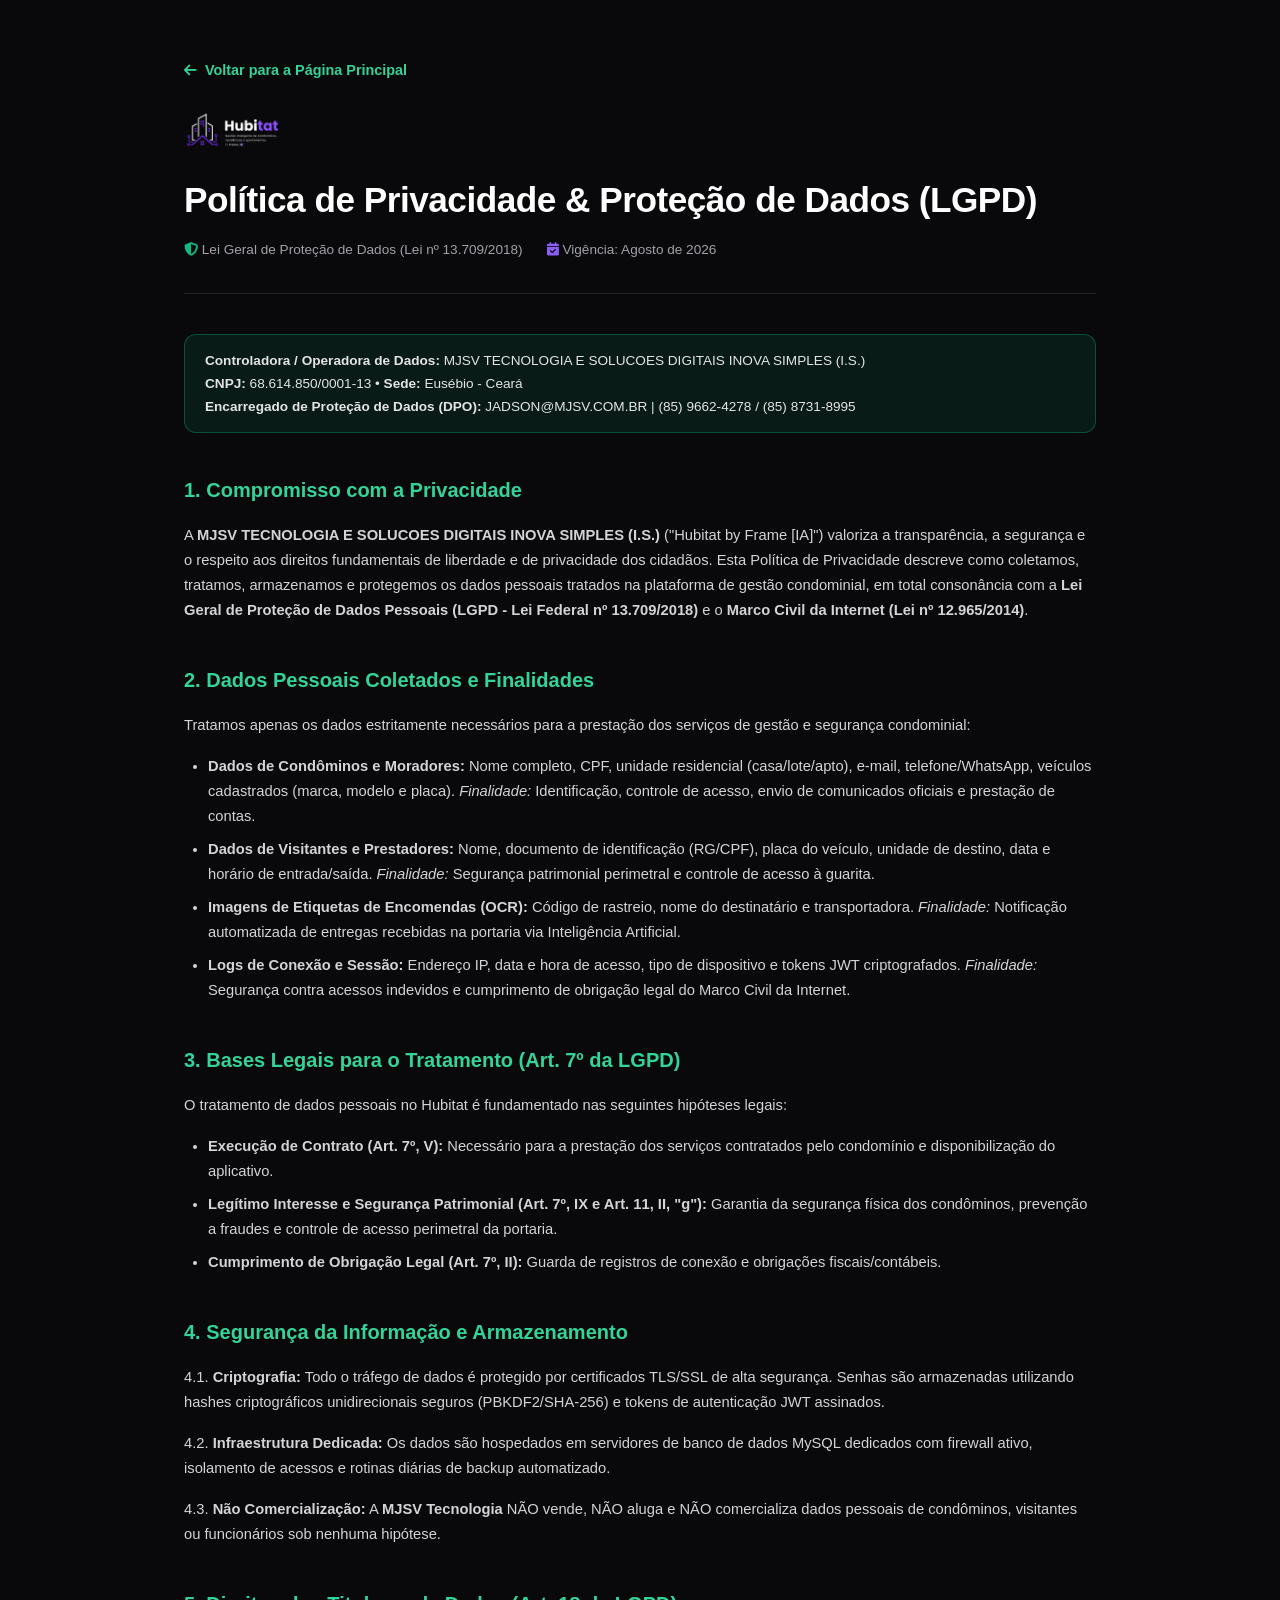
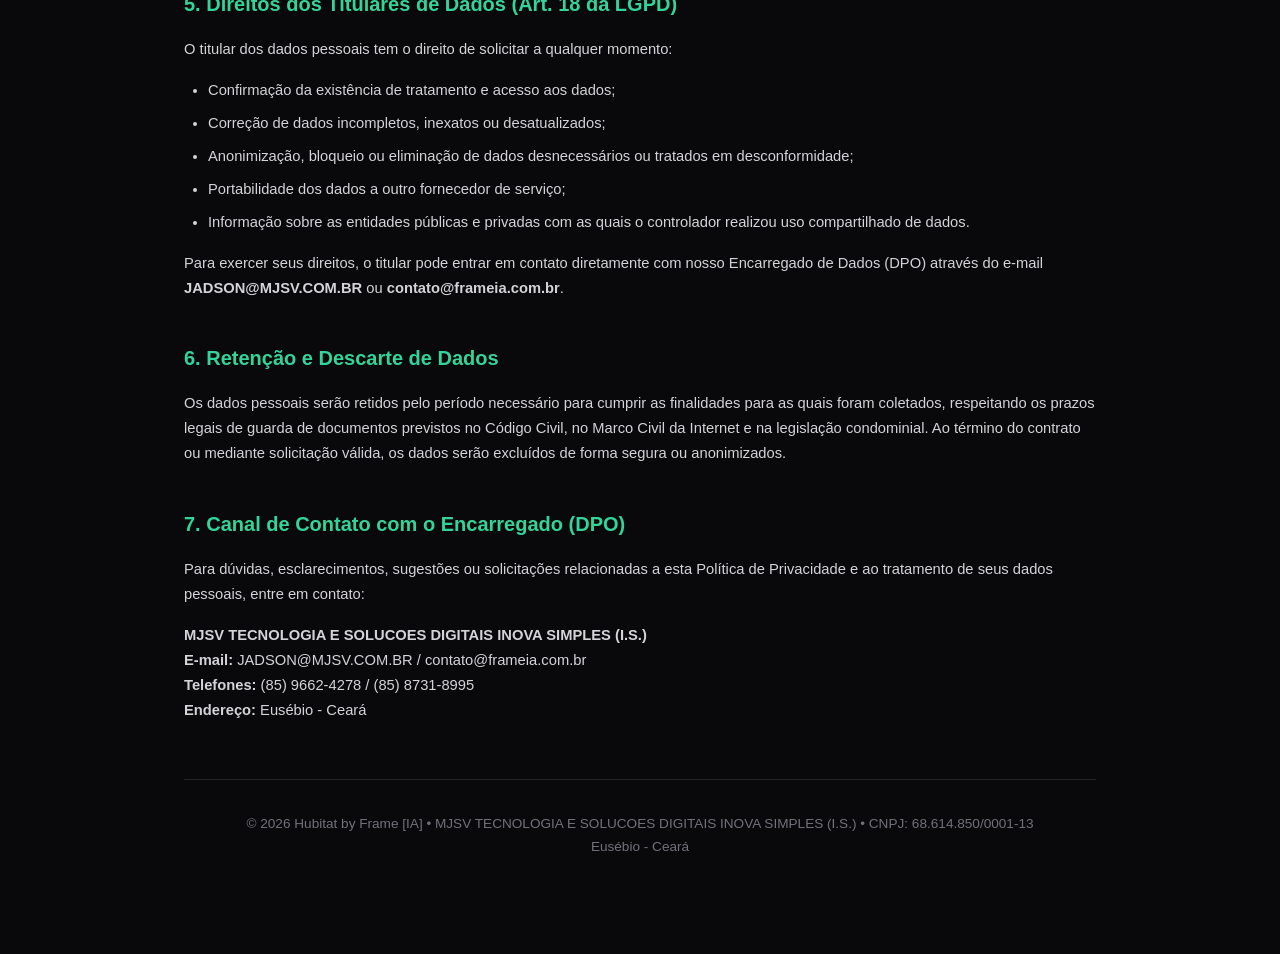
==== commit 03689c45: "fix: simplificar endereco corporativo para Eusébio - Ceará nos termos e privacidade" ====
--- a/static/privacidade.html
+++ b/static/privacidade.html
@@ -106,7 +106,7 @@
 
         <div class="legal-badge-company">
             <strong>Controladora / Operadora de Dados:</strong> MJSV TECNOLOGIA E SOLUCOES DIGITAIS INOVA SIMPLES (I.S.)<br>
-            <strong>CNPJ:</strong> 68.614.850/0001-13 • <strong>Sede:</strong> Rua Zildênia, nº 950, Apto 101, Bairro Amador, Eusébio - CE, CEP 61.769-180<br>
+            <strong>CNPJ:</strong> 68.614.850/0001-13 • <strong>Sede:</strong> Eusébio - Ceará<br>
             <strong>Encarregado de Proteção de Dados (DPO):</strong> JADSON@MJSV.COM.BR | (85) 9662-4278 / (85) 8731-8995
         </div>
 
@@ -188,13 +188,13 @@
                 <strong>MJSV TECNOLOGIA E SOLUCOES DIGITAIS INOVA SIMPLES (I.S.)</strong><br>
                 <strong>E-mail:</strong> JADSON@MJSV.COM.BR / contato@frameia.com.br<br>
                 <strong>Telefones:</strong> (85) 9662-4278 / (85) 8731-8995<br>
-                <strong>Endereço:</strong> Rua Zildênia, nº 950, Apto 101, Bairro Amador, Eusébio - CE, CEP 61.769-180
+                <strong>Endereço:</strong> Eusébio - Ceará
             </p>
         </div>
 
         <div style="margin-top: 3.5rem; padding-top: 2rem; border-top: 1px solid rgba(255, 255, 255, 0.1); text-align: center; font-size: 0.85rem; color: #71717a;">
             © 2026 Hubitat by Frame [IA] • MJSV TECNOLOGIA E SOLUCOES DIGITAIS INOVA SIMPLES (I.S.) • CNPJ: 68.614.850/0001-13<br>
-            Rua Zildênia, 950, Apto 101, Bairro Amador, Eusébio - CE, CEP 61.769-180
+            Eusébio - Ceará
         </div>
     </div>
 
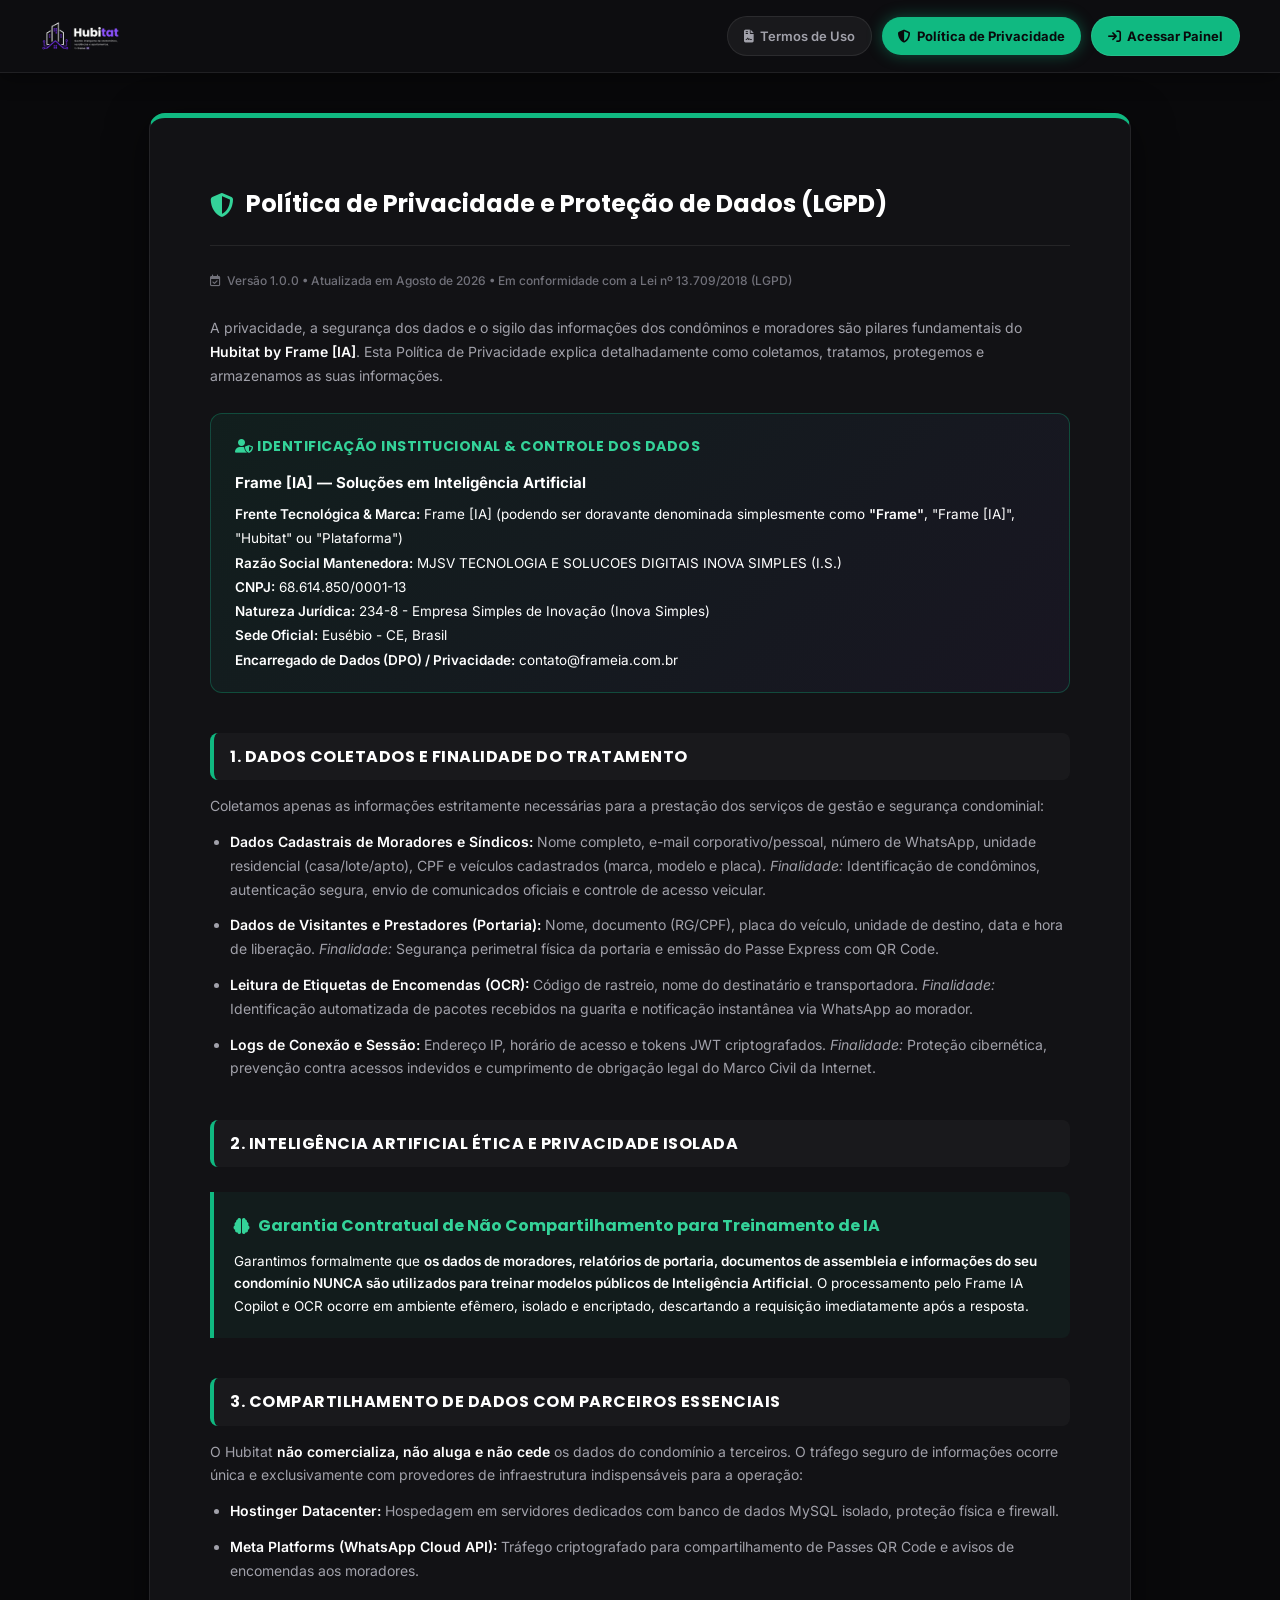
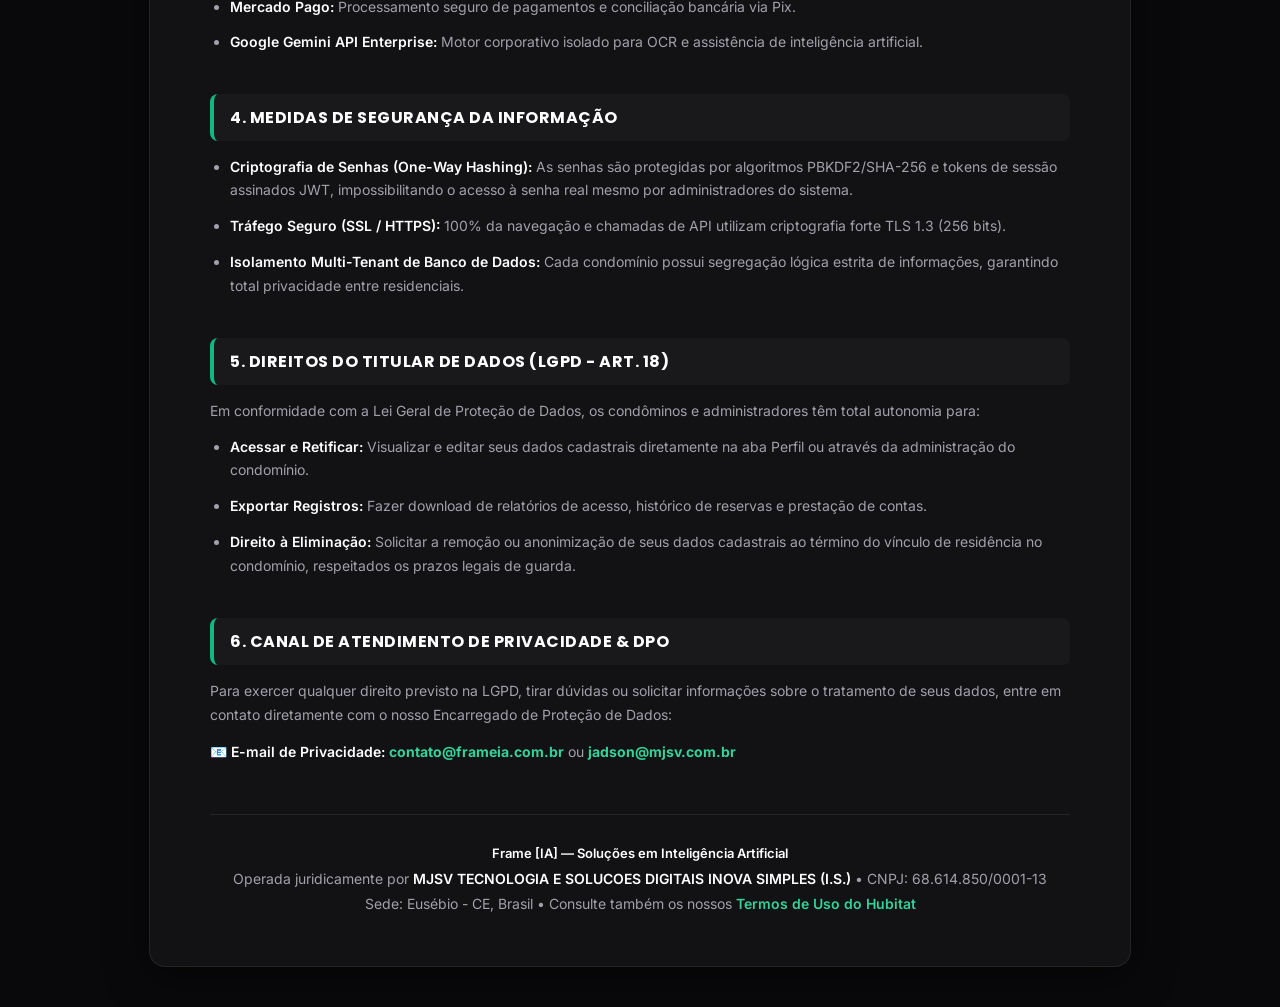
==== commit 383c1332: "feat: padronizacao dos termos de uso e privacidade com identificacao legal Frame IA / Frame no forma" ====
--- a/static/privacidade.html
+++ b/static/privacidade.html
@@ -1,202 +1,316 @@
 <!DOCTYPE html>
-<html lang="pt-BR">
+<html lang="pt-br">
+
 <head>
     <meta charset="UTF-8">
     <meta name="viewport" content="width=device-width, initial-scale=1.0">
-    <title>Política de Privacidade & LGPD • Hubitat by Frame [IA]</title>
+    <title>Política de Privacidade e Proteção de Dados (LGPD) | Hubitat by Frame [IA]</title>
+
     <link rel="icon" type="image/png" href="favicon.png">
-    <!-- Google Fonts -->
     <link rel="preconnect" href="https://fonts.googleapis.com">
     <link rel="preconnect" href="https://fonts.gstatic.com" crossorigin>
-    <link href="https://fonts.googleapis.com/css2?family=Plus+Jakarta+Sans:wght@300;400;500;600;700;800&family=Space+Grotesk:wght@500;700&display=swap" rel="stylesheet">
-    <!-- Font Awesome -->
+    <link href="https://fonts.googleapis.com/css2?family=Inter:wght@400;500;600;700;800&family=Poppins:wght@500;600;700;800&display=swap" rel="stylesheet">
     <link rel="stylesheet" href="https://cdnjs.cloudflare.com/ajax/libs/font-awesome/6.4.0/css/all.min.css">
-    <link rel="stylesheet" href="styles.css">
+
     <style>
-        .legal-page-wrapper {
-            max-width: 960px;
-            margin: 0 auto;
-            padding: 3.5rem 1.5rem 6rem 1.5rem;
-            color: #d4d4d8;
-            font-family: var(--font-body);
+        :root {
+            --bg-body: #09090b;
+            --bg-card: #121215;
+            --texto-principal: #ffffff;
+            --texto-secundario: #a1a1aa;
+            --roxo-primary: #8b5cf6;
+            --roxo-claro: #c084fc;
+            --verde-neon: #10b981;
+            --verde-claro: #34d399;
+            --borda: rgba(255, 255, 255, 0.08);
+        }
+
+        body {
+            margin: 0;
+            padding: 0;
+            font-family: 'Inter', sans-serif;
+            background-color: var(--bg-body);
+            color: var(--texto-principal);
             line-height: 1.7;
         }
-        .legal-header {
-            margin-bottom: 2.5rem;
-            padding-bottom: 2rem;
-            border-bottom: 1px solid rgba(255, 255, 255, 0.1);
-        }
-        .legal-header h1 {
-            font-family: var(--font-heading);
-            font-size: 2.2rem;
+
+        .header {
+            background: #0d0d10;
+            padding: 16px 40px;
+            border-bottom: 1px solid var(--borda);
+            display: flex;
+            align-items: center;
+            justify-content: space-between;
+            position: sticky;
+            top: 0;
+            z-index: 100;
+            box-shadow: 0 4px 20px rgba(0, 0, 0, 0.4);
+            flex-wrap: wrap;
+            gap: 15px;
+        }
+
+        .nav-docs {
+            display: flex;
+            align-items: center;
+            gap: 10px;
+        }
+
+        .nav-doc-link {
+            text-decoration: none;
+            padding: 8px 16px;
+            border-radius: 20px;
+            font-size: 13px;
+            font-weight: 600;
+            transition: 0.2s;
+            display: inline-flex;
+            align-items: center;
+            gap: 6px;
+        }
+
+        .nav-doc-link.active {
+            background: var(--verde-neon);
+            color: #09090b;
+            box-shadow: 0 0 15px rgba(16, 185, 129, 0.4);
+            font-weight: 700;
+        }
+
+        .nav-doc-link:not(.active) {
+            background: rgba(255, 255, 255, 0.05);
+            color: var(--texto-secundario);
+            border: 1px solid var(--borda);
+        }
+
+        .nav-doc-link:not(.active):hover {
             color: #fff;
-            margin-bottom: 0.5rem;
-            letter-spacing: -0.5px;
-        }
-        .legal-meta {
-            font-size: 0.85rem;
-            color: #a1a1aa;
-            display: flex;
-            gap: 1.5rem;
-            flex-wrap: wrap;
-        }
-        .legal-badge-company {
-            background: rgba(16, 185, 129, 0.1);
-            border: 1px solid rgba(16, 185, 129, 0.35);
-            padding: 0.85rem 1.25rem;
+            border-color: var(--verde-claro);
+        }
+
+        .container {
+            max-width: 860px;
+            margin: 40px auto;
+            background: var(--bg-card);
+            padding: 50px 60px;
+            border-radius: 16px;
+            box-shadow: 0 10px 40px rgba(0, 0, 0, 0.5);
+            border: 1px solid var(--borda);
+            border-top: 5px solid var(--verde-neon);
+        }
+
+        h1, h2, h3, h4 {
+            font-family: 'Poppins', sans-serif;
+            color: var(--texto-principal);
+        }
+
+        h1 {
+            border-bottom: 1px solid var(--borda);
+            padding-bottom: 20px;
+            margin-bottom: 25px;
+            font-size: 24px;
+            color: #fff;
+            display: flex;
+            align-items: center;
+            gap: 12px;
+        }
+
+        h2 {
+            margin-top: 40px;
+            color: var(--texto-principal);
+            font-size: 16px;
+            text-transform: uppercase;
+            letter-spacing: 0.5px;
+            display: flex;
+            align-items: center;
+            gap: 10px;
+            background: rgba(255, 255, 255, 0.03);
+            padding: 10px 16px;
+            border-radius: 8px;
+            border-left: 4px solid var(--verde-neon);
+        }
+
+        h3 {
+            margin-top: 25px;
+            margin-bottom: 12px;
+            font-size: 15px;
+            display: flex;
+            align-items: center;
+            gap: 8px;
+            color: var(--verde-claro);
+        }
+
+        p, li {
+            color: var(--texto-secundario);
+            font-size: 14px;
+            margin-bottom: 12px;
+            font-weight: 400;
+        }
+
+        strong {
+            color: var(--texto-principal);
+            font-weight: 600;
+        }
+
+        ul {
+            margin-top: 0;
+            padding-left: 20px;
+        }
+
+        .box-cnpj {
+            background: linear-gradient(135deg, rgba(16, 185, 129, 0.08) 0%, rgba(139, 92, 246, 0.06) 100%);
+            border: 1px solid rgba(16, 185, 129, 0.3);
             border-radius: 12px;
-            margin-bottom: 2.5rem;
-            font-size: 0.85rem;
-            color: #e4e4e7;
-        }
-        .legal-section {
-            margin-bottom: 2.5rem;
-        }
-        .legal-section h2 {
-            font-size: 1.25rem;
-            color: #34d399;
-            margin-bottom: 1rem;
-            font-family: var(--font-heading);
-            display: flex;
-            align-items: center;
-            gap: 0.5rem;
-        }
-        .legal-section p, .legal-section ul {
-            margin-bottom: 1rem;
-            font-size: 0.92rem;
-        }
-        .legal-section ul {
-            padding-left: 1.5rem;
-        }
-        .legal-section li {
-            margin-bottom: 0.5rem;
-        }
-        .back-nav {
-            display: inline-flex;
-            align-items: center;
-            gap: 0.5rem;
-            color: #34d399;
-            text-decoration: none;
-            font-weight: 600;
-            font-size: 0.9rem;
-            margin-bottom: 1.5rem;
-            transition: var(--transition);
-        }
-        .back-nav:hover {
-            color: #fff;
-            transform: translateX(-4px);
+            padding: 20px 24px;
+            margin: 25px 0;
+            font-size: 13.5px;
+            line-height: 1.8;
+        }
+
+        .destaque-ia {
+            background: rgba(16, 185, 129, 0.06);
+            border-left: 4px solid var(--verde-neon);
+            padding: 20px;
+            border-radius: 0 8px 8px 0;
+            margin: 25px 0;
+        }
+
+        .data-atualizacao {
+            font-size: 12px;
+            color: #71717a;
+            margin-bottom: 25px;
+            display: flex;
+            align-items: center;
+            gap: 6px;
+            font-weight: 500;
+        }
+
+        @media (max-width: 768px) {
+            .container {
+                margin: 20px;
+                padding: 30px 20px;
+                border-radius: 12px;
+            }
+
+            .header {
+                padding: 15px 20px;
+                justify-content: center;
+            }
+
+            h1 {
+                font-size: 20px;
+            }
         }
     </style>
 </head>
-<body style="background: #09090b; color: #fff; min-height: 100vh;">
-
-    <div class="legal-page-wrapper">
-        <a href="/" class="back-nav"><i class="fa-solid fa-arrow-left"></i> Voltar para a Página Principal</a>
-
-        <div class="legal-header">
-            <div style="display: flex; align-items: center; gap: 1rem; margin-bottom: 1rem;">
-                <img src="logo.png" alt="Hubitat Logo" style="height: 48px; width: auto;">
+
+<body>
+
+    <div class="header">
+        <a href="/" style="display: flex; align-items: center; text-decoration: none;">
+            <img src="logo.png" alt="Hubitat by Frame [IA]" style="height: 40px; object-fit: contain;">
+        </a>
+
+        <div class="nav-docs">
+            <a href="/termos" class="nav-doc-link"><i class="fa-solid fa-file-contract"></i> Termos de Uso</a>
+            <a href="/privacidade" class="nav-doc-link active"><i class="fa-solid fa-shield-halved"></i> Política de Privacidade</a>
+            <a href="/login" class="nav-doc-link" style="background: var(--verde-neon); color: #09090b; font-weight: 700;"><i class="fa-solid fa-arrow-right-to-bracket"></i> Acessar Painel</a>
+        </div>
+    </div>
+
+    <div class="container">
+        <h1><i class="fa-solid fa-shield-halved" style="color: var(--verde-claro);"></i> Política de Privacidade e Proteção de Dados (LGPD)</h1>
+
+        <div class="data-atualizacao">
+            <i class="fa-regular fa-calendar-check"></i> Versão 1.0.0 • Atualizada em Agosto de 2026 • Em conformidade com a Lei nº 13.709/2018 (LGPD)
+        </div>
+
+        <p>
+            A privacidade, a segurança dos dados e o sigilo das informações dos condôminos e moradores são pilares fundamentais do <strong>Hubitat by Frame [IA]</strong>. Esta Política de Privacidade explica detalhadamente como coletamos, tratamos, protegemos e armazenamos as suas informações.
+        </p>
+
+        <div class="box-cnpj">
+            <h4 style="margin: 0 0 10px 0; color: var(--verde-claro); font-size: 14px; text-transform: uppercase; letter-spacing: 0.5px;">
+                <i class="fa-solid fa-user-shield"></i> Identificação Institucional & Controle dos Dados
+            </h4>
+            <div style="font-size: 15px; font-weight: 700; color: #ffffff; margin-bottom: 6px;">
+                Frame [IA] — Soluções em Inteligência Artificial
             </div>
-            <h1>Política de Privacidade & Proteção de Dados (LGPD)</h1>
-            <div class="legal-meta">
-                <span><i class="fa-solid fa-shield-halved color-emerald"></i> Lei Geral de Proteção de Dados (Lei nº 13.709/2018)</span>
-                <span><i class="fa-solid fa-calendar-check color-primary"></i> Vigência: Agosto de 2026</span>
-            </div>
-        </div>
-
-        <div class="legal-badge-company">
-            <strong>Controladora / Operadora de Dados:</strong> MJSV TECNOLOGIA E SOLUCOES DIGITAIS INOVA SIMPLES (I.S.)<br>
-            <strong>CNPJ:</strong> 68.614.850/0001-13 • <strong>Sede:</strong> Eusébio - Ceará<br>
-            <strong>Encarregado de Proteção de Dados (DPO):</strong> JADSON@MJSV.COM.BR | (85) 9662-4278 / (85) 8731-8995
-        </div>
-
-        <div class="legal-section">
-            <h2>1. Compromisso com a Privacidade</h2>
-            <p>
-                A <strong>MJSV TECNOLOGIA E SOLUCOES DIGITAIS INOVA SIMPLES (I.S.)</strong> ("Hubitat by Frame [IA]") valoriza a transparência, a segurança e o respeito aos direitos fundamentais de liberdade e de privacidade dos cidadãos. Esta Política de Privacidade descreve como coletamos, tratamos, armazenamos e protegemos os dados pessoais tratados na plataforma de gestão condominial, em total consonância com a <strong>Lei Geral de Proteção de Dados Pessoais (LGPD - Lei Federal nº 13.709/2018)</strong> e o <strong>Marco Civil da Internet (Lei nº 12.965/2014)</strong>.
+            <strong>Frente Tecnológica & Marca:</strong> Frame [IA] (podendo ser doravante denominada simplesmente como <strong>"Frame"</strong>, "Frame [IA]", "Hubitat" ou "Plataforma")<br>
+            <strong>Razão Social Mantenedora:</strong> MJSV TECNOLOGIA E SOLUCOES DIGITAIS INOVA SIMPLES (I.S.)<br>
+            <strong>CNPJ:</strong> 68.614.850/0001-13<br>
+            <strong>Natureza Jurídica:</strong> 234-8 - Empresa Simples de Inovação (Inova Simples)<br>
+            <strong>Sede Oficial:</strong> Eusébio - CE, Brasil<br>
+            <strong>Encarregado de Dados (DPO) / Privacidade:</strong> contato@frameia.com.br
+        </div>
+
+        <h2>1. Dados Coletados e Finalidade do Tratamento</h2>
+        <p>Coletamos apenas as informações estritamente necessárias para a prestação dos serviços de gestão e segurança condominial:</p>
+        <ul>
+            <li>
+                <strong>Dados Cadastrais de Moradores e Síndicos:</strong> Nome completo, e-mail corporativo/pessoal, número de WhatsApp, unidade residencial (casa/lote/apto), CPF e veículos cadastrados (marca, modelo e placa). <em>Finalidade:</em> Identificação de condôminos, autenticação segura, envio de comunicados oficiais e controle de acesso veicular.
+            </li>
+            <li>
+                <strong>Dados de Visitantes e Prestadores (Portaria):</strong> Nome, documento (RG/CPF), placa do veículo, unidade de destino, data e hora de liberação. <em>Finalidade:</em> Segurança perimetral física da portaria e emissão do Passe Express com QR Code.
+            </li>
+            <li>
+                <strong>Leitura de Etiquetas de Encomendas (OCR):</strong> Código de rastreio, nome do destinatário e transportadora. <em>Finalidade:</em> Identificação automatizada de pacotes recebidos na guarita e notificação instantânea via WhatsApp ao morador.
+            </li>
+            <li>
+                <strong>Logs de Conexão e Sessão:</strong> Endereço IP, horário de acesso e tokens JWT criptografados. <em>Finalidade:</em> Proteção cibernética, prevenção contra acessos indevidos e cumprimento de obrigação legal do Marco Civil da Internet.
+            </li>
+        </ul>
+
+        <h2>2. Inteligência Artificial Ética e Privacidade Isolada</h2>
+        <div class="destaque-ia">
+            <h4 style="margin: 0 0 10px 0; color: var(--verde-claro); display: flex; align-items: center; gap: 8px;">
+                <i class="fa-solid fa-brain"></i> Garantia Contratual de Não Compartilhamento para Treinamento de IA
+            </h4>
+            <p style="margin: 0; font-size: 13.5px; color: #fff; line-height: 1.7;">
+                Garantimos formalmente que <strong>os dados de moradores, relatórios de portaria, documentos de assembleia e informações do seu condomínio NUNCA são utilizados para treinar modelos públicos de Inteligência Artificial</strong>. O processamento pelo Frame IA Copilot e OCR ocorre em ambiente efêmero, isolado e encriptado, descartando a requisição imediatamente após a resposta.
             </p>
         </div>
 
-        <div class="legal-section">
-            <h2>2. Dados Pessoais Coletados e Finalidades</h2>
-            <p>
-                Tratamos apenas os dados estritamente necessários para a prestação dos serviços de gestão e segurança condominial:
+        <h2>3. Compartilhamento de Dados com Parceiros Essenciais</h2>
+        <p>
+            O Hubitat <strong>não comercializa, não aluga e não cede</strong> os dados do condomínio a terceiros. O tráfego seguro de informações ocorre única e exclusivamente com provedores de infraestrutura indispensáveis para a operação:
+        </p>
+        <ul>
+            <li><strong>Hostinger Datacenter:</strong> Hospedagem em servidores dedicados com banco de dados MySQL isolado, proteção física e firewall.</li>
+            <li><strong>Meta Platforms (WhatsApp Cloud API):</strong> Tráfego criptografado para compartilhamento de Passes QR Code e avisos de encomendas aos moradores.</li>
+            <li><strong>Mercado Pago:</strong> Processamento seguro de pagamentos e conciliação bancária via Pix.</li>
+            <li><strong>Google Gemini API Enterprise:</strong> Motor corporativo isolado para OCR e assistência de inteligência artificial.</li>
+        </ul>
+
+        <h2>4. Medidas de Segurança da Informação</h2>
+        <ul>
+            <li><strong>Criptografia de Senhas (One-Way Hashing):</strong> As senhas são protegidas por algoritmos PBKDF2/SHA-256 e tokens de sessão assinados JWT, impossibilitando o acesso à senha real mesmo por administradores do sistema.</li>
+            <li><strong>Tráfego Seguro (SSL / HTTPS):</strong> 100% da navegação e chamadas de API utilizam criptografia forte TLS 1.3 (256 bits).</li>
+            <li><strong>Isolamento Multi-Tenant de Banco de Dados:</strong> Cada condomínio possui segregação lógica estrita de informações, garantindo total privacidade entre residenciais.</li>
+        </ul>
+
+        <h2>5. Direitos do Titular de Dados (LGPD - Art. 18)</h2>
+        <p>Em conformidade com a Lei Geral de Proteção de Dados, os condôminos e administradores têm total autonomia para:</p>
+        <ul>
+            <li><strong>Acessar e Retificar:</strong> Visualizar e editar seus dados cadastrais diretamente na aba Perfil ou através da administração do condomínio.</li>
+            <li><strong>Exportar Registros:</strong> Fazer download de relatórios de acesso, histórico de reservas e prestação de contas.</li>
+            <li><strong>Direito à Eliminação:</strong> Solicitar a remoção ou anonimização de seus dados cadastrais ao término do vínculo de residência no condomínio, respeitados os prazos legais de guarda.</li>
+        </ul>
+
+        <h2>6. Canal de Atendimento de Privacidade & DPO</h2>
+        <p>
+            Para exercer qualquer direito previsto na LGPD, tirar dúvidas ou solicitar informações sobre o tratamento de seus dados, entre em contato diretamente com o nosso Encarregado de Proteção de Dados:
+        </p>
+        <p>
+            📧 <strong>E-mail de Privacidade:</strong> <a href="mailto:contato@frameia.com.br" style="color: var(--verde-claro); font-weight: 700; text-decoration: none;">contato@frameia.com.br</a> ou <a href="mailto:jadson@mjsv.com.br" style="color: var(--verde-claro); font-weight: 700; text-decoration: none;">jadson@mjsv.com.br</a>
+        </p>
+
+        <div style="margin-top: 50px; padding-top: 25px; border-top: 1px solid var(--borda); font-size: 12px; color: #71717a; text-align: center; line-height: 1.8;">
+            <p style="margin: 0;">
+                <strong style="color: #fff; font-size: 13px;">Frame [IA] — Soluções em Inteligência Artificial</strong><br>
+                Operada juridicamente por <strong>MJSV TECNOLOGIA E SOLUCOES DIGITAIS INOVA SIMPLES (I.S.)</strong> • CNPJ: 68.614.850/0001-13<br>
+                Sede: Eusébio - CE, Brasil • Consulte também os nossos <a href="/termos" style="color: var(--verde-claro); font-weight: 600; text-decoration: none;">Termos de Uso do Hubitat</a>
             </p>
-            <ul>
-                <li><strong>Dados de Condôminos e Moradores:</strong> Nome completo, CPF, unidade residencial (casa/lote/apto), e-mail, telefone/WhatsApp, veículos cadastrados (marca, modelo e placa). <em>Finalidade:</em> Identificação, controle de acesso, envio de comunicados oficiais e prestação de contas.</li>
-                <li><strong>Dados de Visitantes e Prestadores:</strong> Nome, documento de identificação (RG/CPF), placa do veículo, unidade de destino, data e horário de entrada/saída. <em>Finalidade:</em> Segurança patrimonial perimetral e controle de acesso à guarita.</li>
-                <li><strong>Imagens de Etiquetas de Encomendas (OCR):</strong> Código de rastreio, nome do destinatário e transportadora. <em>Finalidade:</em> Notificação automatizada de entregas recebidas na portaria via Inteligência Artificial.</li>
-                <li><strong>Logs de Conexão e Sessão:</strong> Endereço IP, data e hora de acesso, tipo de dispositivo e tokens JWT criptografados. <em>Finalidade:</em> Segurança contra acessos indevidos e cumprimento de obrigação legal do Marco Civil da Internet.</li>
-            </ul>
-        </div>
-
-        <div class="legal-section">
-            <h2>3. Bases Legais para o Tratamento (Art. 7º da LGPD)</h2>
-            <p>
-                O tratamento de dados pessoais no Hubitat é fundamentado nas seguintes hipóteses legais:
-            </p>
-            <ul>
-                <li><strong>Execução de Contrato (Art. 7º, V):</strong> Necessário para a prestação dos serviços contratados pelo condomínio e disponibilização do aplicativo.</li>
-                <li><strong>Legítimo Interesse e Segurança Patrimonial (Art. 7º, IX e Art. 11, II, "g"):</strong> Garantia da segurança física dos condôminos, prevenção a fraudes e controle de acesso perimetral da portaria.</li>
-                <li><strong>Cumprimento de Obrigação Legal (Art. 7º, II):</strong> Guarda de registros de conexão e obrigações fiscais/contábeis.</li>
-            </ul>
-        </div>
-
-        <div class="legal-section">
-            <h2>4. Segurança da Informação e Armazenamento</h2>
-            <p>
-                4.1. <strong>Criptografia:</strong> Todo o tráfego de dados é protegido por certificados TLS/SSL de alta segurança. Senhas são armazenadas utilizando hashes criptográficos unidirecionais seguros (PBKDF2/SHA-256) e tokens de autenticação JWT assinados.
-            </p>
-            <p>
-                4.2. <strong>Infraestrutura Dedicada:</strong> Os dados são hospedados em servidores de banco de dados MySQL dedicados com firewall ativo, isolamento de acessos e rotinas diárias de backup automatizado.
-            </p>
-            <p>
-                4.3. <strong>Não Comercialização:</strong> A <strong>MJSV Tecnologia</strong> NÃO vende, NÃO aluga e NÃO comercializa dados pessoais de condôminos, visitantes ou funcionários sob nenhuma hipótese.
-            </p>
-        </div>
-
-        <div class="legal-section">
-            <h2>5. Direitos dos Titulares de Dados (Art. 18 da LGPD)</h2>
-            <p>
-                O titular dos dados pessoais tem o direito de solicitar a qualquer momento:
-            </p>
-            <ul>
-                <li>Confirmação da existência de tratamento e acesso aos dados;</li>
-                <li>Correção de dados incompletos, inexatos ou desatualizados;</li>
-                <li>Anonimização, bloqueio ou eliminação de dados desnecessários ou tratados em desconformidade;</li>
-                <li>Portabilidade dos dados a outro fornecedor de serviço;</li>
-                <li>Informação sobre as entidades públicas e privadas com as quais o controlador realizou uso compartilhado de dados.</li>
-            </ul>
-            <p>
-                Para exercer seus direitos, o titular pode entrar em contato diretamente com nosso Encarregado de Dados (DPO) através do e-mail <strong>JADSON@MJSV.COM.BR</strong> ou <strong>contato@frameia.com.br</strong>.
-            </p>
-        </div>
-
-        <div class="legal-section">
-            <h2>6. Retenção e Descarte de Dados</h2>
-            <p>
-                Os dados pessoais serão retidos pelo período necessário para cumprir as finalidades para as quais foram coletados, respeitando os prazos legais de guarda de documentos previstos no Código Civil, no Marco Civil da Internet e na legislação condominial. Ao término do contrato ou mediante solicitação válida, os dados serão excluídos de forma segura ou anonimizados.
-            </p>
-        </div>
-
-        <div class="legal-section">
-            <h2>7. Canal de Contato com o Encarregado (DPO)</h2>
-            <p>
-                Para dúvidas, esclarecimentos, sugestões ou solicitações relacionadas a esta Política de Privacidade e ao tratamento de seus dados pessoais, entre em contato:
-            </p>
-            <p>
-                <strong>MJSV TECNOLOGIA E SOLUCOES DIGITAIS INOVA SIMPLES (I.S.)</strong><br>
-                <strong>E-mail:</strong> JADSON@MJSV.COM.BR / contato@frameia.com.br<br>
-                <strong>Telefones:</strong> (85) 9662-4278 / (85) 8731-8995<br>
-                <strong>Endereço:</strong> Eusébio - Ceará
-            </p>
-        </div>
-
-        <div style="margin-top: 3.5rem; padding-top: 2rem; border-top: 1px solid rgba(255, 255, 255, 0.1); text-align: center; font-size: 0.85rem; color: #71717a;">
-            © 2026 Hubitat by Frame [IA] • MJSV TECNOLOGIA E SOLUCOES DIGITAIS INOVA SIMPLES (I.S.) • CNPJ: 68.614.850/0001-13<br>
-            Eusébio - Ceará
         </div>
     </div>
 
 </body>
+
 </html>
